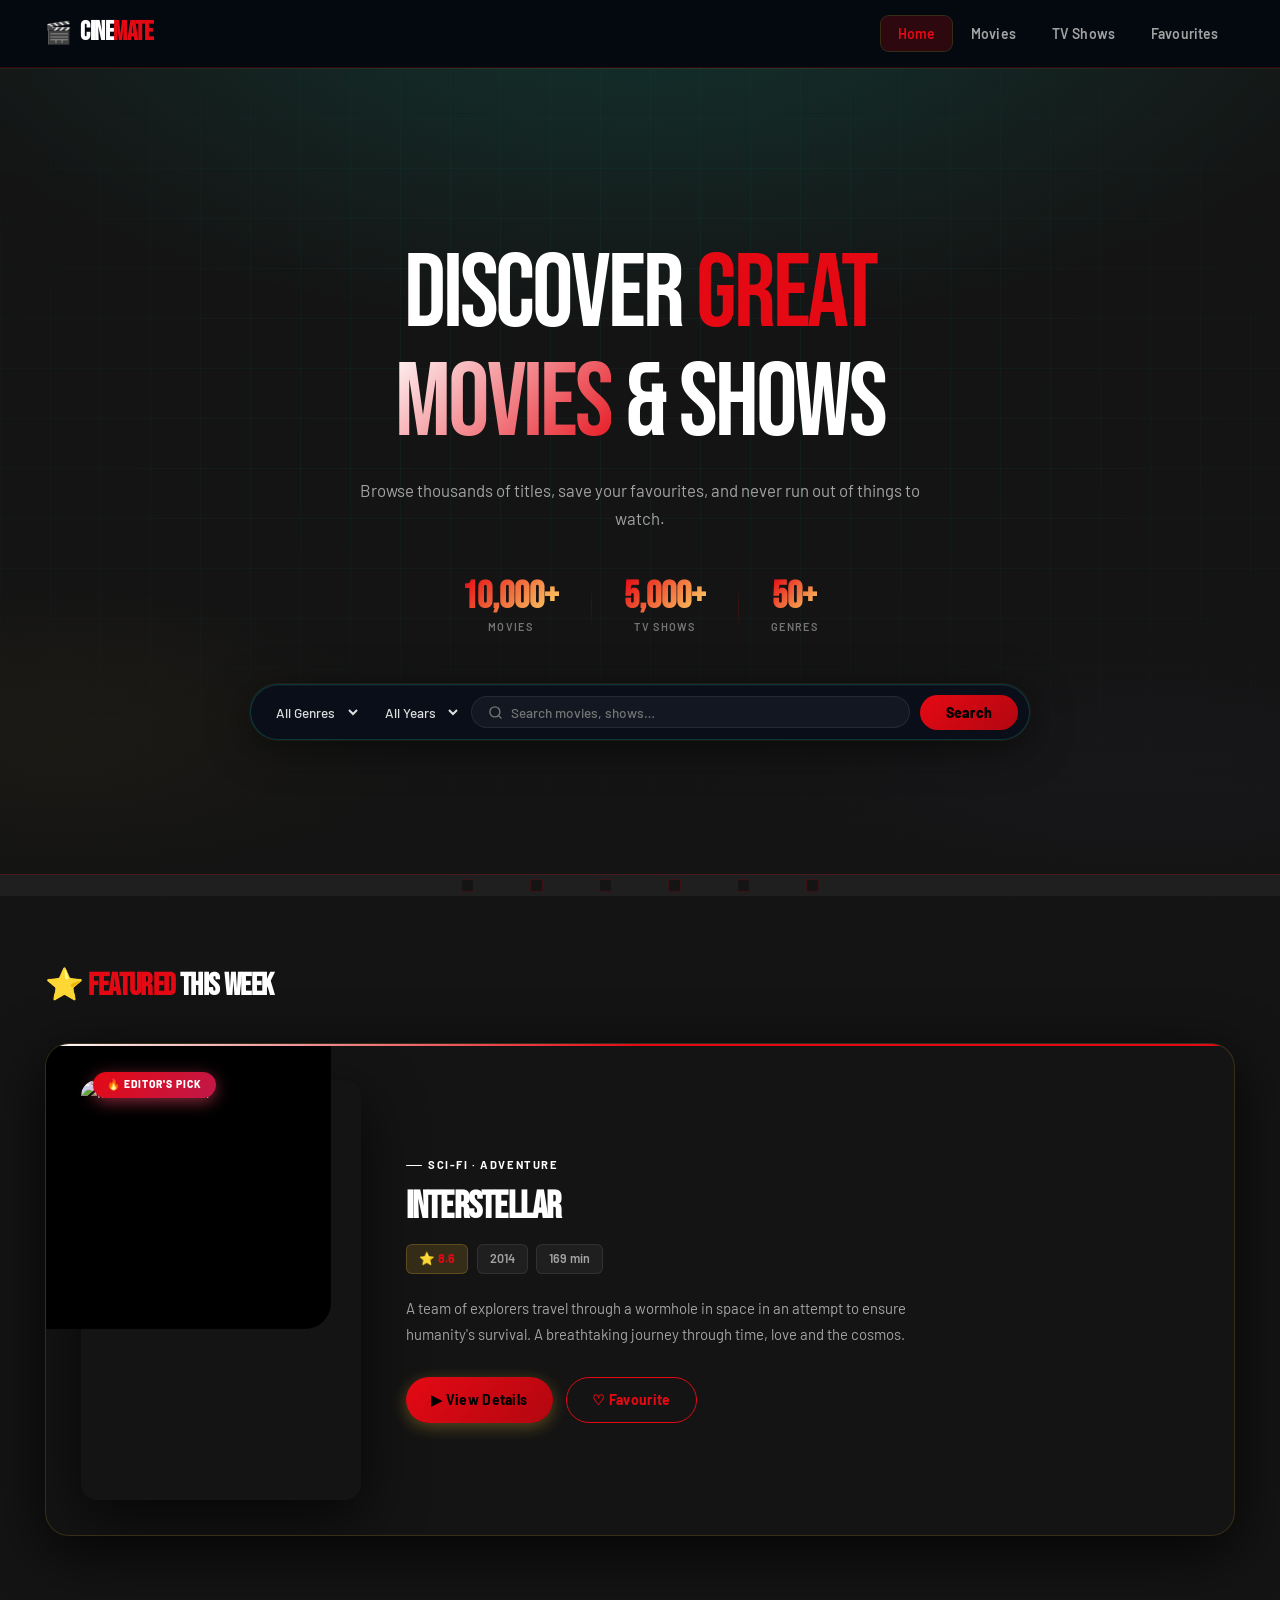
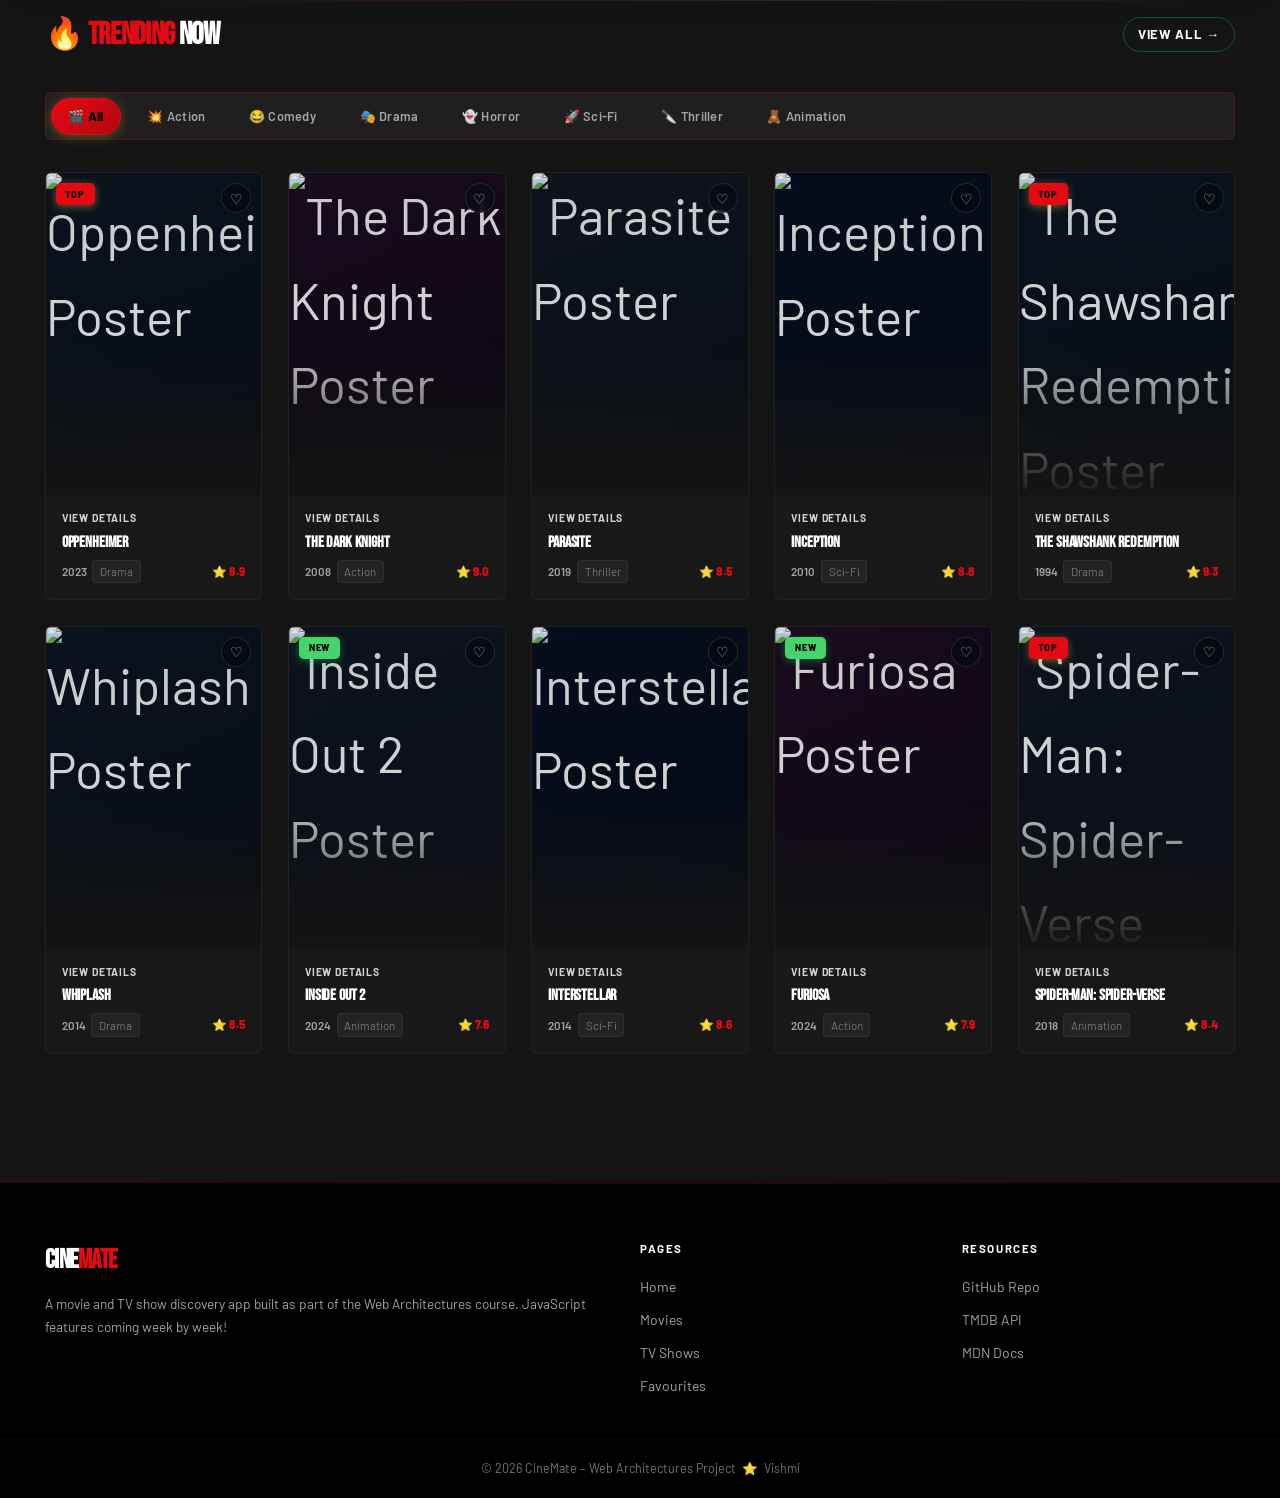
==== index.html @ 519be2e7 "Add files via upload" ====
<!DOCTYPE html>
<html lang="en">
<head>
  <meta charset="UTF-8"/>
  <meta name="viewport" content="width=device-width,initial-scale=1.0"/>
  <title>CineMate – Discover Movies & TV Shows</title>
  <link rel="stylesheet" href="style.css"/>
</head>
<body>
<input type="checkbox" id="nav-toggle" class="nav-toggle-cb"/>
<nav class="navbar">
  <a href="index.html" class="logo"><span class="logo-icon">🎬</span><span>Cine<em>Mate</em></span></a>
  <ul class="nav-links">
    <li><a href="index.html" class="active">Home</a></li>
    <li><a href="movies.html">Movies</a></li>
    <li><a href="tv-shows.html">TV Shows</a></li>
    <li><a href="favourites.html">Favourites</a></li>
  </ul>
  <label for="nav-toggle" class="hamburger">&#9776;</label>
</nav>

<section class="hero">
  <div class="hero-bg-img" style="background-image:url('https://image.tmdb.org/t/p/w780/xJHokMbljvjADYAtKxs7KE2eBhC.jpg')"></div>
  <div class="hero-bg"></div>
  <div class="hero-grid"></div>
  <div class="hero-overlay"></div>
  <div class="hero-content">
    <h1 class="hero-title">Discover <em>great</em><br><span class="hl">movies</span> &amp; shows</h1>
    <p class="hero-sub">Browse thousands of titles, save your favourites, and never run out of things to watch.</p>
    <div class="hero-stats">
      <div class="stat"><span class="stat-num">10,000+</span><span class="stat-label">Movies</span></div>
      <div class="stat-div"></div>
      <div class="stat"><span class="stat-num">5,000+</span><span class="stat-label">TV Shows</span></div>
      <div class="stat-div"></div>
      <div class="stat"><span class="stat-num">50+</span><span class="stat-label">Genres</span></div>
    </div>
    <form class="search-bar" action="#" method="get">
      <select name="genre" class="filter-select"><option>All Genres</option><option>Action</option><option>Comedy</option><option>Drama</option><option>Horror</option><option>Sci-Fi</option><option>Thriller</option><option>Animation</option></select>
      <select name="year" class="filter-select"><option>All Years</option><option>2024</option><option>2023</option><option>2022</option><option>2021</option></select>
      <div class="search-wrap"><svg width="15" height="15" viewBox="0 0 24 24" fill="none" stroke="currentColor" stroke-width="2.2" stroke-linecap="round" stroke-linejoin="round"><circle cx="11" cy="11" r="8"/><line x1="21" y1="21" x2="16.65" y2="16.65"/></svg><input type="text" name="q" placeholder="Search movies, shows…" class="search-input"/></div>
      <button type="submit" class="search-btn">Search</button>
    </form>
  </div>
  <div class="film-strip"><div class="fh"></div><div class="fh"></div><div class="fh"></div><div class="fh"></div><div class="fh"></div><div class="fh"></div></div>
</section>

<section class="section">
  <div class="sec-header"><h2 class="sec-title">⭐ <em>Featured</em> This Week</h2></div>
  <div class="featured-card" style="background-image:url('https://image.tmdb.org/t/p/w780/xJHokMbljvjADYAtKxs7KE2eBhC.jpg')">
    <div class="feat-poster">
      <img src="https://image.tmdb.org/t/p/w342/gEU2QniE6E77NI6lCU6MxlNBvIx.jpg" alt="Interstellar Poster" class="feat-poster-img"/>
      <span class="editors-badge">🔥 Editor's Pick</span>
    </div>
    <div class="feat-info">
      <span class="genre-tag">Sci-Fi · Adventure</span>
      <h2 class="feat-title">Interstellar</h2>
      <div class="feat-meta">
        <span class="badge-star">⭐ 8.6</span>
        <span class="badge-year">2014</span>
        <span class="badge-rt">169 min</span>
      </div>
      <p class="feat-desc">A team of explorers travel through a wormhole in space in an attempt to ensure humanity's survival. A breathtaking journey through time, love and the cosmos.</p>
      <div class="feat-actions">
         <a href="detail-interstellar.html" class="btn btn-primary">▶ View Details</a>
        <a href="favourites.html" class="btn btn-fav">♡ Favourite</a>
      </div>
    </div>
  </div>
</section>

<div class="sec-divider"></div>

<input type="radio" name="htab" id="h-all" class="tab-r" checked/>
<input type="radio" name="htab" id="h-act" class="tab-r"/>
<input type="radio" name="htab" id="h-com" class="tab-r"/>
<input type="radio" name="htab" id="h-dra" class="tab-r"/>
<input type="radio" name="htab" id="h-hor" class="tab-r"/>
<input type="radio" name="htab" id="h-sci" class="tab-r"/>
<input type="radio" name="htab" id="h-thr" class="tab-r"/>
<input type="radio" name="htab" id="h-ani" class="tab-r"/>

<section class="section trending-sec">
  <div class="sec-header">
    <h2 class="sec-title">🔥 <em>Trending</em> Now</h2>
    <a href="movies.html" class="view-all">View all →</a>
  </div>
  <div class="genre-tabs">
    <label for="h-all" class="g-tab">🎬 All</label>
    <label for="h-act" class="g-tab">💥 Action</label>
    <label for="h-com" class="g-tab">😂 Comedy</label>
    <label for="h-dra" class="g-tab">🎭 Drama</label>
    <label for="h-hor" class="g-tab">👻 Horror</label>
    <label for="h-sci" class="g-tab">🚀 Sci-Fi</label>
    <label for="h-thr" class="g-tab">🔪 Thriller</label>
    <label for="h-ani" class="g-tab">🧸 Animation</label>
  </div>
  <div class="tab-panel tp-all">
      <div class="cards-grid">
       
        <div class="card genre-drama">
          <div class="c-poster"><img src="https://image.tmdb.org/t/p/w342/8Gxv8gSFCU0XGDykEGv7zR1n2ua.jpg" alt="Oppenheimer Poster" loading="lazy"/><span class="cbadge cb-top">Top</span><a href="favourites.html" class="cfav">♡</a><div class="card-shine"></div></div>
          <div class="c-info"><a href="detail-oppenheimer.html" class="c-link">View Details</a><div class="c-title">Oppenheimer</div><div class="c-meta"><span class="cy">2023</span><span class="cg">Drama</span><span class="cr">⭐ 8.9</span></div></div>
        </div>
        <div class="card genre-action">
          <div class="c-poster"><img src="https://image.tmdb.org/t/p/w342/qJ2tW6WMUDux911r6m7haRef0WH.jpg" alt="The Dark Knight Poster" loading="lazy"/><a href="favourites.html" class="cfav">♡</a><div class="card-shine"></div></div>
          <div class="c-info"><a href="detail-darkknight.html" class="c-link">View Details</a><div class="c-title">The Dark Knight</div><div class="c-meta"><span class="cy">2008</span><span class="cg">Action</span><span class="cr">⭐ 9.0</span></div></div>
        </div>
       
        <div class="card genre-thriller">
          <div class="c-poster"><img src="https://image.tmdb.org/t/p/w342/7IiTTgloJzvGI1TAYymCfbfl3vT.jpg" alt="Parasite Poster" loading="lazy"/><a href="favourites.html" class="cfav">♡</a><div class="card-shine"></div></div>
          <div class="c-info"><a href="detail-parasite.html" class="c-link">View Details</a><div class="c-title">Parasite</div><div class="c-meta"><span class="cy">2019</span><span class="cg">Thriller</span><span class="cr">⭐ 8.5</span></div></div>
        </div>
        <div class="card genre-scifi">
          <div class="c-poster"><img src="https://image.tmdb.org/t/p/w342/oYuLEt3zVCKq57qu2F8dT7NIa6f.jpg" alt="Inception Poster" loading="lazy"/><a href="favourites.html" class="cfav">♡</a><div class="card-shine"></div></div>
          <div class="c-info"><a href="detail-inception.html" class="c-link">View Details</a><div class="c-title">Inception</div><div class="c-meta"><span class="cy">2010</span><span class="cg">Sci-Fi</span><span class="cr">⭐ 8.8</span></div></div>
        </div>
        <div class="card genre-drama">
          <div class="c-poster"><img src="https://image.tmdb.org/t/p/w342/lyQBXzOQSuE59IsHyhrp0qIiPAz.jpg" alt="The Shawshank Redemption Poster" loading="lazy"/><span class="cbadge cb-top">Top</span><a href="favourites.html" class="cfav">♡</a><div class="card-shine"></div></div>
          <div class="c-info"><a href="detail-shawshank.html" class="c-link">View Details</a><div class="c-title">The Shawshank Redemption</div><div class="c-meta"><span class="cy">1994</span><span class="cg">Drama</span><span class="cr">⭐ 9.3</span></div></div>
        </div>
        <div class="card genre-drama">
          <div class="c-poster"><img src="https://image.tmdb.org/t/p/w342/7fn624j5lj3xTme2SgiLCeuedmO.jpg" alt="Whiplash Poster" loading="lazy"/><a href="favourites.html" class="cfav">♡</a><div class="card-shine"></div></div>
          <div class="c-info"><a href="detail-whiplash.html" class="c-link">View Details</a><div class="c-title">Whiplash</div><div class="c-meta"><span class="cy">2014</span><span class="cg">Drama</span><span class="cr">⭐ 8.5</span></div></div>
        </div>
       <div class="card genre-animation">
          <div class="c-poster"><img src="https://image.tmdb.org/t/p/w342/vpnVM9B6NMmQpWeZvzLvDESb2QY.jpg" alt="Inside Out 2 Poster" loading="lazy"/><span class="cbadge cb-new">New</span><a href="favourites.html" class="cfav">♡</a><div class="card-shine"></div></div>
          <div class="c-info"><a href="detail-insideout2.html" class="c-link">View Details</a><div class="c-title">Inside Out 2</div><div class="c-meta"><span class="cy">2024</span><span class="cg">Animation</span><span class="cr">⭐ 7.6</span></div></div>
        </div>
         <div class="card genre-scifi">
          <div class="c-poster"><img src="https://image.tmdb.org/t/p/w342/gEU2QniE6E77NI6lCU6MxlNBvIx.jpg" alt="Interstellar Poster" loading="lazy"/><a href="favourites.html" class="cfav">♡</a><div class="card-shine"></div></div>
          <div class="c-info"><a href="detail-interstellar.html" class="c-link">View Details</a><div class="c-title">Interstellar</div><div class="c-meta"><span class="cy">2014</span><span class="cg">Sci-Fi</span><span class="cr">⭐ 8.6</span></div></div>
        </div>
        <div class="card genre-action">
          <div class="c-poster"><img src="https://image.tmdb.org/t/p/w342/iADOJ8Zymht2JPMoy3R7xceZprc.jpg" alt="Furiosa Poster" loading="lazy"/><span class="cbadge cb-new">New</span><a href="favourites.html" class="cfav">♡</a><div class="card-shine"></div></div>
          <div class="c-info"><a href="detail-furiosa.html" class="c-link">View Details</a><div class="c-title">Furiosa</div><div class="c-meta"><span class="cy">2024</span><span class="cg">Action</span><span class="cr">⭐ 7.9</span></div></div>
        </div>
       <div class="card genre-animation">
          <div class="c-poster"><img src="https://image.tmdb.org/t/p/w342/iiZZdoQBEYBv6id8su7ImL0oCbD.jpg" alt="Spider-Man: Spider-Verse Poster" loading="lazy"/><span class="cbadge cb-top">Top</span><a href="favourites.html" class="cfav">♡</a><div class="card-shine"></div></div>
          <div class="c-info"><a href="detail-spiderverse.html" class="c-link">View Details</a><div class="c-title">Spider-Man: Spider-Verse</div><div class="c-meta"><span class="cy">2018</span><span class="cg">Animation</span><span class="cr">⭐ 8.4</span></div></div>
        </div>
      </div>
  </div>
  <div class="tab-panel tp-act">
      <div class="cards-grid">
        <div class="card genre-action">
          <div class="c-poster"><img src="https://image.tmdb.org/t/p/w342/qJ2tW6WMUDux911r6m7haRef0WH.jpg" alt="The Dark Knight Poster" loading="lazy"/><span class="cbadge cb-top">Top</span><a href="favourites.html" class="cfav">♡</a><div class="card-shine"></div></div>
          <div class="c-info"><a href="detail-darkknight.html" class="c-link">View Details</a><div class="c-title">The Dark Knight</div><div class="c-meta"><span class="cy">2008</span><span class="cg">Action</span><span class="cr">⭐ 9.0</span></div></div>
        </div>
        <div class="card genre-action">
          <div class="c-poster"><img src="https://image.tmdb.org/t/p/w342/iADOJ8Zymht2JPMoy3R7xceZprc.jpg" alt="Furiosa Poster" loading="lazy"/><span class="cbadge cb-new">New</span><a href="favourites.html" class="cfav">♡</a><div class="card-shine"></div></div>
          <div class="c-info"><a href="detail-furiosa.html" class="c-link">View Details</a><div class="c-title">Furiosa</div><div class="c-meta"><span class="cy">2024</span><span class="cg">Action</span><span class="cr">⭐ 7.9</span></div></div>
        </div>
       <div class="card genre-action">
          <div class="c-poster"><img src="https://image.tmdb.org/t/p/w342/or06FN3Dka5tukK1e9sl16pB3iy.jpg" alt="Avengers: Endgame Poster" loading="lazy"/><a href="favourites.html" class="cfav">♡</a><div class="card-shine"></div></div>
          <div class="c-info"><a href="detail-endgame.html" class="c-link">View Details</a><div class="c-title">Avengers: Endgame</div><div class="c-meta"><span class="cy">2019</span><span class="cg">Action</span><span class="cr">⭐ 8.4</span></div></div>
        </div>
        <div class="card genre-action">
          <div class="c-poster"><img src="https://image.tmdb.org/t/p/w342/fZPSd91yGE9fCcCe6OoQr6E3Bev.jpg" alt="John Wick Poster" loading="lazy"/><a href="favourites.html" class="cfav">♡</a><div class="card-shine"></div></div>
          <div class="c-info"><a href="detail-johnwick.html" class="c-link">View Details</a><div class="c-title">John Wick</div><div class="c-meta"><span class="cy">2014</span><span class="cg">Action</span><span class="cr">⭐ 7.4</span></div></div>
        </div>
        <div class="card genre-action">
          <div class="c-poster"><img src="https://image.tmdb.org/t/p/w342/AkJQpZp9WoNdj7pLYSj1L0RcMMN.jpg" alt="Mission: Impossible FR Poster" loading="lazy"/><a href="favourites.html" class="cfav">♡</a><div class="card-shine"></div></div>
          <div class="c-info"><a href="detail-missionimpossible.html" class="c-link">View Details</a><div class="c-title">Mission: Impossible FR</div><div class="c-meta"><span class="cy">2018</span><span class="cg">Action</span><span class="cr">⭐ 7.7</span></div></div>
        </div>
        <div class="card genre-action">
          <div class="c-poster"><img src="https://image.tmdb.org/t/p/w342/uxzzxijgPIY7slzFvMotPv8wjKA.jpg" alt="Black Panther Poster" loading="lazy"/><a href="favourites.html" class="cfav">♡</a><div class="card-shine"></div></div>
          <div class="c-info"><a href="detail-blackpanther.html" class="c-link">View Details</a><div class="c-title">Black Panther</div><div class="c-meta"><span class="cy">2018</span><span class="cg">Action</span><span class="cr">⭐ 7.3</span></div></div>
        </div>
      </div>
  </div>
  <div class="tab-panel tp-com">
      <div class="cards-grid">
        <div class="card genre-comedy">
          <div class="c-poster"><img src="https://th.bing.com/th/id/R.a6c017f47128a2fd95d82bb2b67db7d8?rik=1iPWn3sumwh2pA&pid=ImgRaw&r=0" alt="The Grand Budapest Hotel Poster" loading="lazy"/><span class="cbadge cb-top">Top</span><a href="favourites.html" class="cfav">♡</a><div class="card-shine"></div></div>
          <div class="c-info"><a href="detail-grandbudapest.html" class="c-link">View Details</a><div class="c-title">The Grand Budapest Hotel</div><div class="c-meta"><span class="cy">2014</span><span class="cg">Comedy</span><span class="cr">⭐ 8.1</span></div></div>
        </div>
        <div class="card genre-comedy">
          <div class="c-poster"><img src="https://images2.alphacoders.com/817/817327.jpg" alt="Superbad Poster" loading="lazy"/><span class="cbadge cb-trend">Trending</span><a href="favourites.html" class="cfav">♡</a><div class="card-shine"></div></div>
          <div class="c-info"><a href="detail-superbad.html" class="c-link">View Details</a><div class="c-title">Superbad</div><div class="c-meta"><span class="cy">2007</span><span class="cg">Comedy</span><span class="cr">⭐ 7.6</span></div></div>
        </div>
        <div class="card genre-comedy">
          <div class="c-poster"><img src="https://www.themoviedb.org/t/p/original/mC30UM8TvDsLu5jccdMwns70CIz.jpg" alt="The Nice Guys Poster" loading="lazy"/><span class="cbadge cb-new">New</span><a href="favourites.html" class="cfav">♡</a><div class="card-shine"></div></div>
          <div class="c-info"><a href="detail-niguys.html" class="c-link">View Details</a><div class="c-title">The Nice Guys</div><div class="c-meta"><span class="cy">2016</span><span class="cg">Comedy</span><span class="cr">⭐ 7.9</span></div></div>
        </div>
        <div class="card genre-comedy">
          <div class="c-poster"><img src="https://image.tmdb.org/t/p/original/tZ7dhEKPy17iW6lf26gA2uw7h6e.jpg" alt="Game Night Poster" loading="lazy"/><a href="favourites.html" class="cfav">♡</a><div class="card-shine"></div></div>
          <div class="c-info"><a href="detail-gamenight.html" class="c-link">View Details</a><div class="c-title">Game Night</div><div class="c-meta"><span class="cy">2018</span><span class="cg">Comedy</span><span class="cr">⭐ 7.0</span></div></div>
        </div>
        <div class="card genre-comedy">
          <div class="c-poster"><img src="https://image.tmdb.org/t/p/original/5zMiji6nLQPW0N6rocXYVbQuJXo.jpg" alt="Knives Out Poster" loading="lazy"/><a href="favourites.html" class="cfav">♡</a><div class="card-shine"></div></div>
          <div class="c-info"><a href="detail-knivesout.html" class="c-link">View Details</a><div class="c-title">Knives Out</div><div class="c-meta"><span class="cy">2019</span><span class="cg">Comedy</span><span class="cr">⭐ 7.9</span></div></div>
        </div>
        <div class="card genre-comedy">
          <div class="c-poster"><img src="https://th.bing.com/th/id/R.fda83fbc2823a777c56cd0f473f8b3b3?rik=fYV%2b06ZsQA0LPQ&riu=http%3a%2f%2f1.bp.blogspot.com%2f-3TT9m7JLW2M%2fVWbE1lYxHwI%2fAAAAAAAAXrs%2fH-P-OAeiqrg%2fs1600%2fWhat-We-Do-in-the-Shadows-Movie-Poster-Jemaine-Clement.jpg&ehk=YV4ElEwDTL1rCrb4MIqYq0BvzEVtWtoYogAsaddU%2feI%3d&risl=&pid=ImgRaw&r=0" alt="What We Do in the Shadows Poster" loading="lazy"/><span class="cbadge cb-top">Top</span><a href="favourites.html" class="cfav">♡</a><div class="card-shine"></div></div>
          <div class="c-info"><a href="detail-wwdits.html" class="c-link">View Details</a><div class="c-title">What We Do in the Shadows</div><div class="c-meta"><span class="cy">2014</span><span class="cg">Comedy</span><span class="cr">⭐ 7.7</span></div></div>
        </div>
        
      </div>
  </div>
  <div class="tab-panel tp-dra">
      <div class="cards-grid">
        <div class="card genre-drama">
          <div class="c-poster"><img src="https://image.tmdb.org/t/p/w342/lyQBXzOQSuE59IsHyhrp0qIiPAz.jpg" alt="The Shawshank Redemption Poster" loading="lazy"/><span class="cbadge cb-top">Top</span><a href="favourites.html" class="cfav">♡</a><div class="card-shine"></div></div>
          <div class="c-info"><a href="detail-shawshank.html" class="c-link">View Details</a><div class="c-title">The Shawshank Redemption</div><div class="c-meta"><span class="cy">1994</span><span class="cg">Drama</span><span class="cr">⭐ 9.3</span></div></div>
        </div>
        <div class="card genre-drama">
          <div class="c-poster"><img src="https://image.tmdb.org/t/p/w342/8Gxv8gSFCU0XGDykEGv7zR1n2ua.jpg" alt="Oppenheimer Poster" loading="lazy"/><a href="favourites.html" class="cfav">♡</a><div class="card-shine"></div></div>
          <div class="c-info"><a href="detail-oppenheimer.html" class="c-link">View Details</a><div class="c-title">Oppenheimer</div><div class="c-meta"><span class="cy">2023</span><span class="cg">Drama</span><span class="cr">⭐ 8.9</span></div></div>
        </div>
        <div class="card genre-drama">
          <div class="c-poster"><img src="https://image.tmdb.org/t/p/w342/7fn624j5lj3xTme2SgiLCeuedmO.jpg" alt="Whiplash Poster" loading="lazy"/><a href="favourites.html" class="cfav">♡</a><div class="card-shine"></div></div>
          <div class="c-info"><a href="detail-whiplash.html" class="c-link">View Details</a><div class="c-title">Whiplash</div><div class="c-meta"><span class="cy">2014</span><span class="cg">Drama</span><span class="cr">⭐ 8.5</span></div></div>
        </div>
        <div class="card genre-drama">
          <div class="c-poster"><img src="https://image.tmdb.org/t/p/w342/uDO8zWDhfWwoFdKS4fzkUJt0Rf0.jpg" alt="La La Land Poster" loading="lazy"/><a href="favourites.html" class="cfav">♡</a><div class="card-shine"></div></div>
          <div class="c-info"><a href="detail-lalaland.html" class="c-link">View Details</a><div class="c-title">La La Land</div><div class="c-meta"><span class="cy">2016</span><span class="cg">Drama</span><span class="cr">⭐ 8.0</span></div></div>
        </div>
        <div class="card genre-drama">
          <div class="c-poster"><img src="https://image.tmdb.org/t/p/w342/sF1U4EUQS8YHUYjNl3pMGNIQyr0.jpg" alt="Schindler's List Poster" loading="lazy"/><span class="cbadge cb-top">Top</span><a href="favourites.html" class="cfav">♡</a><div class="card-shine"></div></div>
          <div class="c-info"><a href="detail-schindler.html" class="c-link">View Details</a><div class="c-title">Schindler's List</div><div class="c-meta"><span class="cy">1993</span><span class="cg">Drama</span><span class="cr">⭐ 9.0</span></div></div>
        </div>
        <div class="card genre-drama">
          <div class="c-poster"><img src="https://image.tmdb.org/t/p/original/9xVyZc92gUQLo3Fax1fMKG20XzC.jpg" alt="12 Years a Slave Poster" loading="lazy"/><a href="favourites.html" class="cfav">♡</a><div class="card-shine"></div></div>
          <div class="c-info"><a href="detail-12years.html" class="c-link">View Details</a><div class="c-title">12 Years a Slave</div><div class="c-meta"><span class="cy">2013</span><span class="cg">Drama</span><span class="cr">⭐ 8.1</span></div></div>
        </div>
      </div>
  </div>
  <div class="tab-panel tp-hor">
      <div class="cards-grid">
        <div class="card genre-horror">
          <div class="c-poster"><img src="https://tse4.mm.bing.net/th/id/OIP.c7D0XtSU6Q_HoMy4tFTI-AHaLH?rs=1&pid=ImgDetMain&o=7&rm=3" alt="Get Out Poster" loading="lazy"/><a href="favourites.html" class="cfav">♡</a><div class="card-shine"></div></div>
          <div class="c-info"><a href="detail-getout.html" class="c-link">View Details</a><div class="c-title">Get Out</div><div class="c-meta"><span class="cy">2017</span><span class="cg">Horror</span><span class="cr">⭐ 7.7</span></div></div>
        </div>
        <div class="card genre-horror">
          <div class="c-poster"><img src="https://image.tmdb.org/t/p/original/3TwpoxoUQTJfv3xMDZdqhOBj8ke.jpg" alt="Hereditary Poster" loading="lazy"/><a href="favourites.html" class="cfav">♡</a><div class="card-shine"></div></div>
          <div class="c-info"><a href="detail-hereditary.html" class="c-link">View Details</a><div class="c-title">Hereditary</div><div class="c-meta"><span class="cy">2018</span><span class="cg">Horror</span><span class="cr">⭐ 7.3</span></div></div>
        </div>
        <div class="card genre-horror">
          <div class="c-poster"><img src="https://image.tmdb.org/t/p/w342/nAU74GmpUk7t5iklEp3bufwDq4n.jpg" alt="A Quiet Place Poster" loading="lazy"/><a href="favourites.html" class="cfav">♡</a><div class="card-shine"></div></div>
          <div class="c-info"><a href="detail-quietplace.html" class="c-link">View Details</a><div class="c-title">A Quiet Place</div><div class="c-meta"><span class="cy">2018</span><span class="cg">Horror</span><span class="cr">⭐ 7.5</span></div></div>
        </div>
        <div class="card genre-horror">
          <div class="c-poster"><img src="https://m.media-amazon.com/images/S/pv-target-images/9fb98973d24ade02a7cffb23d002087f6abe3a8e8caa514995cdfcb95fb7f40d.jpg" alt="Talk to Me Poster" loading="lazy"/><span class="cbadge cb-new">New</span><a href="favourites.html" class="cfav">♡</a><div class="card-shine"></div></div>
          <div class="c-info"><a href="detail-talktome.html" class="c-link">View Details</a><div class="c-title">Talk to Me</div><div class="c-meta"><span class="cy">2023</span><span class="cg">Horror</span><span class="cr">⭐ 7.1</span></div></div>
        </div>
        <div class="card genre-horror">
          <div class="c-poster"><img src="https://image.tmdb.org/t/p/w342/b6ko0IKC8MdYBBPkkA1aBPLe2yz.jpg" alt="The Shining Poster" loading="lazy"/><span class="cbadge cb-top">Top</span><a href="favourites.html" class="cfav">♡</a><div class="card-shine"></div></div>
          <div class="c-info"><a href="detail-shining.html" class="c-link">View Details</a><div class="c-title">The Shining</div><div class="c-meta"><span class="cy">1980</span><span class="cg">Horror</span><span class="cr">⭐ 8.4</span></div></div>
        </div>
        <div class="card genre-horror">
          <div class="c-poster"><img src="https://image.tmdb.org/t/p/w342/7LEI8ulZzO5gy9Ww2NVCrKmHeDZ.jpg" alt="Midsommar Poster" loading="lazy"/><a href="favourites.html" class="cfav">♡</a><div class="card-shine"></div></div>
          <div class="c-info"><a href="detail-midsommar.html" class="c-link">View Details</a><div class="c-title">Midsommar</div><div class="c-meta"><span class="cy">2019</span><span class="cg">Horror</span><span class="cr">⭐ 7.1</span></div></div>
        </div>
      </div>
  </div>
  <div class="tab-panel tp-sci">
      <div class="cards-grid">
        <div class="card genre-scifi">
          <div class="c-poster"><img src="https://static1.colliderimages.com/wordpress/wp-content/uploads/2024/02/dune_-part-two-poster-2024.jpg" alt="Dune: Part Two Poster" loading="lazy"/><span class="cbadge cb-trend">Trending</span><a href="favourites.html" class="cfav">♡</a><div class="card-shine"></div></div>
          <div class="c-info"><a href="detail-dune2.html" class="c-link">View Details</a><div class="c-title">Dune: Part Two</div><div class="c-meta"><span class="cy">2024</span><span class="cg">Sci-Fi</span><span class="cr">⭐ 8.5</span></div></div>
        </div>
        <div class="card genre-scifi">
          <div class="c-poster"><img src="https://image.tmdb.org/t/p/w342/oYuLEt3zVCKq57qu2F8dT7NIa6f.jpg" alt="Inception Poster" loading="lazy"/><a href="favourites.html" class="cfav">♡</a><div class="card-shine"></div></div>
          <div class="c-info"><a href="detail-inception.html" class="c-link">View Details</a><div class="c-title">Inception</div><div class="c-meta"><span class="cy">2010</span><span class="cg">Sci-Fi</span><span class="cr">⭐ 8.8</span></div></div>
        </div>
        <div class="card genre-scifi">
          <div class="c-poster"><img src="https://image.tmdb.org/t/p/w342/gEU2QniE6E77NI6lCU6MxlNBvIx.jpg" alt="Interstellar Poster" loading="lazy"/><a href="favourites.html" class="cfav">♡</a><div class="card-shine"></div></div>
          <div class="c-info"><a href="detail-interstellar.html" class="c-link">View Details</a><div class="c-title">Interstellar</div><div class="c-meta"><span class="cy">2014</span><span class="cg">Sci-Fi</span><span class="cr">⭐ 8.6</span></div></div>
        </div>
        <div class="card genre-scifi">
          <div class="c-poster"><img src="https://image.tmdb.org/t/p/w342/x2FJsf1ElAgr63Y3PNPtJrcmpoe.jpg" alt="Arrival Poster" loading="lazy"/><a href="favourites.html" class="cfav">♡</a><div class="card-shine"></div></div>
          <div class="c-info"><a href="detail-arrival.html" class="c-link">View Details</a><div class="c-title">Arrival</div><div class="c-meta"><span class="cy">2016</span><span class="cg">Sci-Fi</span><span class="cr">⭐ 7.9</span></div></div>
        </div>
        <div class="card genre-scifi">
          <div class="c-poster"><img src="https://th.bing.com/th/id/R.d1d1447a4dfb31d49a02d2f1ed0d4e6f?rik=1AIlKzxU5gyrVw&riu=http%3a%2f%2fmedia.senscritique.com%2fmedia%2f000009739381%2fsource_big%2fEx_Machina.jpg&ehk=lyruDKiOzMw8wNvahDK%2bn9LP6HcMWvY5bc%2boYvp2GO4%3d&risl=&pid=ImgRaw&r=0" alt="Ex Machina Poster" loading="lazy"/><a href="favourites.html" class="cfav">♡</a><div class="card-shine"></div></div>
          <div class="c-info"><a href="detail-exmachina.html" class="c-link">View Details</a><div class="c-title">Ex Machina</div><div class="c-meta"><span class="cy">2014</span><span class="cg">Sci-Fi</span><span class="cr">⭐ 7.7</span></div></div>
        </div>
        <div class="card genre-scifi">
          <div class="c-poster"><img src="https://image.tmdb.org/t/p/w342/gajva2L0rPYkEWjzgFlBXCAVBE5.jpg" alt="Blade Runner 2049 Poster" loading="lazy"/><a href="favourites.html" class="cfav">♡</a><div class="card-shine"></div></div>
          <div class="c-info"><a href="detail-bladerunner.html" class="c-link">View Details</a><div class="c-title">Blade Runner 2049</div><div class="c-meta"><span class="cy">2017</span><span class="cg">Sci-Fi</span><span class="cr">⭐ 8.0</span></div></div>
        </div>
      </div>
  </div>
  <div class="tab-panel tp-thr">
      <div class="cards-grid">
        <div class="card genre-thriller">
          <div class="c-poster"><img src="https://image.tmdb.org/t/p/w342/7IiTTgloJzvGI1TAYymCfbfl3vT.jpg" alt="Parasite Poster" loading="lazy"/><a href="favourites.html" class="cfav">♡</a><div class="card-shine"></div></div>
          <div class="c-info"><a href="detail-parasite.html" class="c-link">View Details</a><div class="c-title">Parasite</div><div class="c-meta"><span class="cy">2019</span><span class="cg">Thriller</span><span class="cr">⭐ 8.5</span></div></div>
        </div>
        <div class="card genre-thriller">
          <div class="c-poster"><img src="https://posterspy.com/wp-content/uploads/2021/05/4390e1ff-a5c1-4944-b779-ead8b30035c2_rw_1920.png" alt="Gone Girl Poster" loading="lazy"/><a href="favourites.html" class="cfav">♡</a><div class="card-shine"></div></div>
          <div class="c-info"><a href="detail-gonegirl.html" class="c-link">View Details</a><div class="c-title">Gone Girl</div><div class="c-meta"><span class="cy">2014</span><span class="cg">Thriller</span><span class="cr">⭐ 8.1</span></div></div>
        </div>
        <div class="card genre-thriller">
          <div class="c-poster"><img src="https://i.pinimg.com/originals/78/81/63/788163df02df56f92dbd47b587361563.jpg" alt="Zodiac Poster" loading="lazy"/><a href="favourites.html" class="cfav">♡</a><div class="card-shine"></div></div>
          <div class="c-info"><a href="detail-zodiac.html" class="c-link">View Details</a><div class="c-title">Zodiac</div><div class="c-meta"><span class="cy">2007</span><span class="cg">Thriller</span><span class="cr">⭐ 7.7</span></div></div>
        </div>
        <div class="card genre-thriller">
          <div class="c-poster"><img src="https://images-na.ssl-images-amazon.com/images/S/pv-target-images/8bac45d19425a1502a92c1d977321e240d005039ba4378eb365eb246cebf6039._RI_V_TTW_.jpg" alt="No Country for Old Men Poster" loading="lazy"/><span class="cbadge cb-top">Top</span><a href="favourites.html" class="cfav">♡</a><div class="card-shine"></div></div>
          <div class="c-info"><a href="detail-nocountry.html" class="c-link">View Details</a><div class="c-title">No Country for Old Men</div><div class="c-meta"><span class="cy">2007</span><span class="cg">Thriller</span><span class="cr">⭐ 8.2</span></div></div>
        </div>
        <div class="card genre-thriller">
          <div class="c-poster"><img src="https://www.themoviedb.org/t/p/original/tuZhZ6biFMr5n9YSVuHOJnNL1uU.jpg" alt="Prisoners Poster" loading="lazy"/><a href="favourites.html" class="cfav">♡</a><div class="card-shine"></div></div>
          <div class="c-info"><a href="detail-prisoners.html" class="c-link">View Details</a><div class="c-title">Prisoners</div><div class="c-meta"><span class="cy">2013</span><span class="cg">Thriller</span><span class="cr">⭐ 8.1</span></div></div>
        </div>
      </div>
  </div>
  <div class="tab-panel tp-ani">
      <div class="cards-grid">
        <div class="card genre-animation">
          <div class="c-poster"><img src="https://image.tmdb.org/t/p/w342/vpnVM9B6NMmQpWeZvzLvDESb2QY.jpg" alt="Inside Out 2 Poster" loading="lazy"/><span class="cbadge cb-new">New</span><a href="favourites.html" class="cfav">♡</a><div class="card-shine"></div></div>
          <div class="c-info"><a href="detail-insideout2.html" class="c-link">View Details</a><div class="c-title">Inside Out 2</div><div class="c-meta"><span class="cy">2024</span><span class="cg">Animation</span><span class="cr">⭐ 7.6</span></div></div>
        </div>
        <div class="card genre-animation">
          <div class="c-poster"><img src="https://image.tmdb.org/t/p/w342/iiZZdoQBEYBv6id8su7ImL0oCbD.jpg" alt="Spider-Man: Spider-Verse Poster" loading="lazy"/><span class="cbadge cb-top">Top</span><a href="favourites.html" class="cfav">♡</a><div class="card-shine"></div></div>
          <div class="c-info"><a href="detail-spiderverse.html" class="c-link">View Details</a><div class="c-title">Spider-Man: Spider-Verse</div><div class="c-meta"><span class="cy">2018</span><span class="cg">Animation</span><span class="cr">⭐ 8.4</span></div></div>
        </div>
        <div class="card genre-animation">
          <div class="c-poster"><img src="https://image.tmdb.org/t/p/w342/39wmItIWsg5sZMyRUHLkWBcuVCM.jpg" alt="Spirited Away Poster" loading="lazy"/><span class="cbadge cb-top">Top</span><a href="favourites.html" class="cfav">♡</a><div class="card-shine"></div></div>
          <div class="c-info"><a href="detail-spirited.html" class="c-link">View Details</a><div class="c-title">Spirited Away</div><div class="c-meta"><span class="cy">2001</span><span class="cg">Animation</span><span class="cr">⭐ 8.6</span></div></div>
        </div>
        <div class="card genre-animation">
          <div class="c-poster"><img src="https://image.tmdb.org/t/p/w342/sKCr78MXSLixwmZ8DyJLrpMsd15.jpg" alt="The Lion King Poster" loading="lazy"/><a href="favourites.html" class="cfav">♡</a><div class="card-shine"></div></div>
          <div class="c-info"><a href="detail-lionking.html" class="c-link">View Details</a><div class="c-title">The Lion King</div><div class="c-meta"><span class="cy">1994</span><span class="cg">Animation</span><span class="cr">⭐ 8.5</span></div></div>
        </div>
        <div class="card genre-animation">
          <div class="c-poster"><img src="https://image.tmdb.org/t/p/w342/hbhFnRzzg6ZDmm8YAmxBnQpQIPh.jpg" alt="WALL-E Poster" loading="lazy"/><a href="favourites.html" class="cfav">♡</a><div class="card-shine"></div></div>
          <div class="c-info"><a href="detail-walle.html" class="c-link">View Details</a><div class="c-title">WALL-E</div><div class="c-meta"><span class="cy">2008</span><span class="cg">Animation</span><span class="cr">⭐ 8.4</span></div></div>
        </div>
        <div class="card genre-animation">
          <div class="c-poster"><img src="https://image.tmdb.org/t/p/w342/eHuGQ10FUzK1mdOY69wF5pGgEf5.jpg" alt="Finding Nemo Poster" loading="lazy"/><a href="favourites.html" class="cfav">♡</a><div class="card-shine"></div></div>
          <div class="c-info"><a href="detail-findingnemo.html" class="c-link">View Details</a><div class="c-title">Finding Nemo</div><div class="c-meta"><span class="cy">2003</span><span class="cg">Animation</span><span class="cr">⭐ 8.2</span></div></div>
        </div>
      </div>
  </div>
</section>

<footer class="footer">
  <div class="footer-inner">
    <div class="footer-brand">
      <span class="footer-logo">Cine<em>Mate</em></span>
      <p class="footer-tag">A movie and TV show discovery app built as part of the Web Architectures course. JavaScript features coming week by week!</p>
    </div>
    <div class="footer-col"><h4>Pages</h4><ul>
      <li><a href="index.html">Home</a></li>
      <li><a href="movies.html">Movies</a></li>
      <li><a href="tv-shows.html">TV Shows</a></li>
      <li><a href="favourites.html">Favourites</a></li>
    </ul></div>
    <div class="footer-col"><h4>Resources</h4><ul>
      <li><a href="https://github.com" target="_blank">GitHub Repo</a></li>
      <li><a href="https://www.themoviedb.org/" target="_blank">TMDB API</a></li>
      <li><a href="https://developer.mozilla.org" target="_blank">MDN Docs</a></li>
    </ul></div>
  </div>
  <div class="footer-bottom">© 2026 CineMate – Web Architectures Project &nbsp;⭐&nbsp; Vishmi</div>
</footer>
</body>
</html>
---- style.css ----
@import url('https://fonts.googleapis.com/css2?family=Bebas+Neue&family=Barlow:ital,wght@0,300;0,400;0,500;0,600;0,700;0,800;1,400;1,700&display=swap');
:root {
  
  --bg:        #141414;   
  --bg2:       #000000;   
  --bg3:       #1f1f1f;   
  --bg4:       #2a2a2a;   
  --amber:     #e50914;   
  --amber-d:   #b20710;   
  --amber-glow:rgba(229,9,20,.18);
  --teal:      #ffffff;   
  --teal-d:    #e5e5e5f7;  
  --teal-glow: rgba(255,255,255,.08);
  --purple:    #e50914;  
  --purple-d:  #b20710;
  --purple-glow:rgba(229,9,20,.15);
  --red:       #e50914;   
  --green:     #46d369;   
  --cream:     #ffffff;  
  --text:      #e5e5e5f7;   
  --text-d:    #a3a3a3;   
  --muted:     #757575;  
  --border:    rgba(229,9,20,.2);
  --border2:   rgba(255,255,255,.1);
  --card:      #181818;   
  --card2:     #2f2f2f;  
  --r:         6px;       
  --r-s:       4px;
  --ease:      .28s cubic-bezier(.4,0,.2,1);
  --sh:        0 16px 60px rgba(0,0,0,.8);
  --sh2:       0 4px 24px rgba(0,0,0,.6);
}

*,*::before,*::after{box-sizing:border-box;margin:0;padding:0}
html{scroll-behavior:smooth}
body{background:var(--bg);color:var(--text);font-family:'Barlow',sans-serif;font-size:15px;line-height:1.65;min-height:100vh;overflow-x:hidden}
a{color:inherit;text-decoration:none}
img{display:block;max-width:100%}
::-webkit-scrollbar{width:5px}
::-webkit-scrollbar-track{background:var(--bg2)}
::-webkit-scrollbar-thumb{background:var(--amber);border-radius:3px}

body::before{
  content:'';position:fixed;inset:0;pointer-events:none;z-index:0;
  background-image:url("data:image/svg+xml,%3Csvg viewBox='0 0 256 256' xmlns='http://www.w3.org/2000/svg'%3E%3Cfilter id='noise'%3E%3CfeTurbulence type='fractalNoise' baseFrequency='0.9' numOctaves='4' stitchTiles='stitch'/%3E%3C/filter%3E%3Crect width='100%25' height='100%25' filter='url(%23noise)' opacity='0.03'/%3E%3C/svg%3E");
  opacity:.4;
}

.nav-toggle-cb{display:none}
.navbar{
  position:sticky;top:0;z-index:200;
  display:flex;align-items:center;height:68px;
  padding:0 2.8rem;gap:1.5rem;
  background:rgba(5,9,16,.96);
  backdrop-filter:blur(24px);
  border-bottom:1px solid var(--border);
  box-shadow:0 1px 0 rgba(255,196,55,.06);
}
.logo{
  display:flex;align-items:center;gap:.55rem;flex-shrink:0;
  font-family:'Bebas Neue',sans-serif;font-size:1.6rem;font-weight:800;
  color:var(--cream);letter-spacing:-.02em;
}
.logo em{color:var(--amber);font-style:normal;color:var(--amber)}
.logo-icon{font-size:1.35rem}
.nav-links{display:flex;list-style:none;gap:.15rem;margin-left:auto}
.nav-links a{
  display:block;padding:.4rem 1.05rem;border-radius:8px;
  font-size:.875rem;font-weight:600;color:var(--text-d);
  transition:var(--ease);letter-spacing:.01em;
}
.nav-links a:hover{color:var(--amber);background:var(--amber-glow)}
.nav-links a.active{
  color:var(--amber);background:var(--amber-glow);
  box-shadow:0 0 0 1px rgba(255,196,55,.2);
}
.hamburger{
  display:none;font-size:1.25rem;color:var(--text);
  padding:.3rem .5rem;margin-left:auto;
  border:1px solid var(--border);border-radius:8px;
  cursor:pointer;transition:var(--ease);
}
.hamburger:hover{border-color:var(--amber);color:var(--amber)}
@media(max-width:640px){
  .hamburger{display:flex}
  .nav-links{
    display:none;position:fixed;top:68px;left:0;right:0;
    flex-direction:column;background:rgba(5,9,16,.98);
    backdrop-filter:blur(20px);
    border-bottom:1px solid var(--border);
    padding:1.2rem 1.8rem;gap:.3rem;z-index:199;
  }
  .nav-toggle-cb:checked ~ .navbar .nav-links{display:flex}
  .nav-toggle-cb:checked ~ .navbar .hamburger{color:var(--amber);border-color:var(--amber)}
  .navbar{padding:0 1.4rem}
}

.hero{
  position:relative;min-height:92vh;
  display:flex;flex-direction:column;align-items:center;justify-content:center;
  text-align:center;padding:6rem 1.5rem 5rem;overflow:hidden;
}
.hero-bg{
  position:absolute;inset:0;
  background:
    radial-gradient(ellipse 100% 70% at 50% -10%,rgba(13,245,212,.14) 0%,transparent 60%),
    radial-gradient(ellipse 70% 55% at 90% 100%,rgba(176,110,243,.12) 0%,transparent 55%),
    radial-gradient(ellipse 55% 45% at 5% 85%,rgba(255,196,55,.09) 0%,transparent 50%),
    var(--bg);
  pointer-events:none;
}
.hero-grid{
  position:absolute;inset:0;pointer-events:none;
  background-image:
    linear-gradient(rgba(13,245,212,.04) 1px,transparent 1px),
    linear-gradient(90deg,rgba(13,245,212,.04) 1px,transparent 1px);
  background-size:50px 50px;
  mask-image:radial-gradient(ellipse 80% 80% at 50% 50%,black 30%,transparent 100%);
}
.hero-overlay{
  position:absolute;inset:0;pointer-events:none;
  background:linear-gradient(180deg,transparent 50%,var(--bg) 100%);
}
.hero-content{position:relative;z-index:2;max-width:860px;width:100%}

.hero-badge{
  display:inline-flex;align-items:center;gap:.5rem;
  padding:.35rem 1.1rem;border-radius:100px;
  font-size:.72rem;font-weight:700;letter-spacing:.16em;text-transform:uppercase;
  color:var(--teal);background:var(--teal-glow);
  border:1px solid rgba(13,245,212,.25);
  margin-bottom:1.8rem;animation:fadeUp .7s ease both;
}
.hero-badge::before{content:'';width:6px;height:6px;border-radius:50%;background:var(--teal);animation:pulse 2s infinite}

.hero-title{
  font-family:'Bebas Neue',sans-serif;
  font-size:clamp(3.5rem,9vw,6.5rem);font-weight:400;
  line-height:1.05;color:var(--cream);margin-bottom:1.2rem;
  animation:fadeUp .85s .1s ease both;
  letter-spacing:-.03em;
}
.hero-title em{color:var(--amber);font-style:normal;color:var(--amber)}
.hero-title .hl{
  background:linear-gradient(135deg,var(--teal),var(--purple));
  -webkit-background-clip:text;-webkit-text-fill-color:transparent;
  background-clip:text;font-style:normal;
}

.hero-sub{
  font-size:1.05rem;color:var(--text-d);font-weight:400;
  margin-bottom:2.8rem;animation:fadeUp .9s .2s ease both;
  max-width:560px;margin-left:auto;margin-right:auto;
}

.hero-stats{
  display:flex;align-items:center;justify-content:center;
  gap:2rem;margin-bottom:3rem;
  animation:fadeUp 1s .3s ease both;
}
.stat{display:flex;flex-direction:column;align-items:center;gap:.15rem}
.stat-num{
  font-family:'Bebas Neue',sans-serif;
  font-size:2.4rem;font-weight:800;line-height:1;
  background:linear-gradient(135deg,var(--amber),#ffdd6b);
  -webkit-background-clip:text;-webkit-text-fill-color:transparent;background-clip:text;
}
.stat-label{font-size:.68rem;letter-spacing:.12em;text-transform:uppercase;color:var(--muted);font-weight:600}
.stat-div{width:1px;height:44px;background:linear-gradient(180deg,transparent,var(--border),transparent)}

.film-strip{
  position:absolute;bottom:0;left:0;right:0;height:22px;
  background:var(--bg3);border-top:1px solid var(--border);
  display:flex;align-items:center;gap:3.5rem;justify-content:center;z-index:3;
}
.fh{width:13px;height:13px;border-radius:3px;background:var(--bg);border:1.5px solid var(--border)}

.search-bar{
  display:flex;flex-wrap:wrap;gap:.6rem;align-items:center;justify-content:center;
  background:rgba(9,15,26,.92);
  border:1px solid rgba(13,245,212,.18);
  border-radius:60px;padding:.6rem .7rem;
  max-width:780px;margin:0 auto;
  animation:fadeUp 1s .45s ease both;
  box-shadow:0 0 0 1px rgba(255,196,55,.06),0 8px 40px rgba(0,0,0,.5),inset 0 1px 0 rgba(255,255,255,.04);
}
.search-bar .filter-select{
  border:none;background:transparent;color:var(--text);
  font-size:.85rem;font-family:'Barlow',sans-serif;font-weight:500;
  padding:.4rem .6rem;cursor:pointer;outline:none;
}
.search-bar .search-wrap{flex:1;min-width:180px}
.search-btn{
  background:linear-gradient(135deg,var(--amber),var(--amber-d));
  color:#000;font-weight:800;font-size:.88rem;
  padding:.55rem 1.6rem;border-radius:50px;border:none;
  font-family:'Barlow',sans-serif;cursor:pointer;
  transition:var(--ease);letter-spacing:.02em;
}
.search-btn:hover{transform:scale(1.05);box-shadow:0 0 20px var(--amber-glow)}

.inner-hero{
  padding:5rem 2rem 3.5rem;text-align:center;position:relative;overflow:hidden;
  background:linear-gradient(180deg,var(--bg2) 0%,var(--bg) 100%);
  border-bottom:1px solid var(--border);
}
.inner-hero::before{
  content:'';position:absolute;top:-50%;left:50%;transform:translateX(-50%);
  width:600px;height:600px;border-radius:50%;
  background:radial-gradient(circle,rgba(255,196,55,.08) 0%,transparent 70%);
  pointer-events:none;
}
.tv-hero::before{background:radial-gradient(circle,rgba(13,245,212,.09) 0%,transparent 70%)}
.fav-hero::before{background:radial-gradient(circle,rgba(176,110,243,.1) 0%,transparent 70%)}
.ih-content{position:relative;z-index:1}
.ih-content h1{
  font-family:'Bebas Neue',sans-serif;
  font-size:clamp(2.2rem,5.5vw,3.5rem);font-weight:800;
  color:var(--cream);margin-bottom:.7rem;letter-spacing:-.02em;
}
.ih-content h1 em{color:var(--amber);font-style:normal;color:var(--amber)}
.ih-content p{color:var(--text-d);font-size:1rem;font-weight:400}

.section{padding:4rem 2.8rem;max-width:1380px;margin:0 auto}
.trending-sec{padding-top:.5rem}

.sec-header{
  display:flex;align-items:center;justify-content:space-between;
  margin-bottom:2rem;gap:1rem;
}
.sec-title{
  font-family:'Bebas Neue',sans-serif;
  font-size:1.95rem;font-weight:800;color:var(--cream);
  letter-spacing:-.02em;
}
.sec-title em{color:var(--amber);font-style:normal;color:var(--amber)}
.sec-title span{color:var(--teal)}
.view-all{
  display:inline-flex;align-items:center;gap:.4rem;
  font-size:.82rem;font-weight:700;color:var(--teal);
  letter-spacing:.05em;text-transform:uppercase;
  padding:.35rem .9rem;border:1px solid rgba(13,245,212,.25);
  border-radius:50px;transition:var(--ease);
}
.view-all:hover{background:var(--teal-glow);color:var(--teal)}
.sec-divider{
  height:1px;
  background:linear-gradient(90deg,transparent,var(--border),var(--border2),transparent);
  margin:0 2.8rem;
}

.featured-card{
  display:grid;grid-template-columns:280px 1fr;gap:2.8rem;
  background:linear-gradient(135deg,var(--card) 0%,var(--card2) 100%);
  border:1px solid rgba(255,196,55,.15);
  border-radius:24px;padding:2.2rem;
  box-shadow:var(--sh),inset 0 1px 0 rgba(255,255,255,.04);
  position:relative;overflow:hidden;
}
.featured-card::before{
  content:'';position:absolute;top:0;left:0;right:0;height:2px;
  background:linear-gradient(90deg,var(--teal),var(--amber),var(--purple));
}
.featured-card::after{
  content:'';position:absolute;top:-80px;right:-80px;
  width:300px;height:300px;border-radius:50%;
  background:radial-gradient(circle,rgba(255,196,55,.06) 0%,transparent 70%);
  pointer-events:none;
}
.feat-poster{position:relative;flex-shrink:0}
.poster-ph{
  width:100%;aspect-ratio:2/3;
  background:linear-gradient(160deg,var(--bg3) 0%,#050d1a 100%);
  border-radius:16px;display:flex;align-items:center;justify-content:center;
  font-size:4rem;border:1px solid rgba(255,255,255,.06);
  position:relative;overflow:hidden;
  box-shadow:0 8px 32px rgba(0,0,0,.5);
}
.poster-glow{
  position:absolute;inset:0;
  background:radial-gradient(circle at 50% 30%,rgba(255,196,55,.12) 0%,transparent 65%);
}
.editors-badge{
  position:absolute;top:-8px;left:12px;
  background:linear-gradient(135deg,var(--red),#c0184a);
  color:#fff;font-size:.65rem;font-weight:800;letter-spacing:.1em;
  padding:.3rem .85rem;border-radius:100px;text-transform:uppercase;
  box-shadow:0 4px 16px rgba(255,77,114,.5);
}
.feat-info{display:flex;flex-direction:column;justify-content:center;gap:.1rem;position:relative;z-index:1}
.genre-tag{
  display:inline-flex;align-items:center;gap:.4rem;
  font-size:.7rem;letter-spacing:.14em;color:var(--teal);
  text-transform:uppercase;font-weight:700;margin-bottom:.6rem;
}
.genre-tag::before{content:'';width:16px;height:1.5px;background:var(--teal);border-radius:1px}
.feat-title{
  font-family:'Bebas Neue',sans-serif;
  font-size:clamp(1.8rem,3vw,2.8rem);font-weight:800;
  color:var(--cream);margin-bottom:.9rem;line-height:1.08;letter-spacing:-.02em;
}
.feat-meta{display:flex;gap:.55rem;flex-wrap:wrap;margin-bottom:1.2rem}
.badge-star{background:rgba(255,196,55,.14);color:var(--amber);font-size:.78rem;font-weight:700;padding:.24rem .75rem;border-radius:6px;border:1px solid rgba(255,196,55,.2)}
.badge-year,.badge-rt{background:rgba(255,255,255,.05);color:var(--text-d);font-size:.78rem;font-weight:600;padding:.24rem .75rem;border-radius:6px;border:1px solid rgba(255,255,255,.08)}
.feat-desc{color:var(--text-d);font-size:.93rem;margin-bottom:1.8rem;max-width:500px;line-height:1.75;font-weight:400}
.feat-actions{display:flex;gap:.8rem;flex-wrap:wrap}

.btn{
  display:inline-flex;align-items:center;gap:.4rem;
  padding:.65rem 1.6rem;border-radius:50px;font-size:.875rem;font-weight:700;
  font-family:'Barlow',sans-serif;transition:var(--ease);border:none;cursor:pointer;
  letter-spacing:.02em;
}
.btn-primary{
  background:linear-gradient(135deg,var(--amber),var(--amber-d));
  color:#000;box-shadow:0 4px 16px rgba(255,196,55,.3);
}
.btn-primary:hover{transform:translateY(-2px);box-shadow:0 8px 24px rgba(255,196,55,.45)}
.btn-trailer{
  background:linear-gradient(135deg,var(--teal),var(--teal-d));
  color:#000;box-shadow:0 4px 16px rgba(13,245,212,.25);
}
.btn-trailer:hover{transform:translateY(-2px);box-shadow:0 8px 24px rgba(13,245,212,.4)}
.btn-fav{background:transparent;border:1.5px solid var(--purple);color:var(--purple)}
.btn-fav:hover{background:var(--purple);color:#fff;transform:translateY(-2px);box-shadow:0 6px 20px var(--purple-glow)}
.btn-back{
  background:rgba(255,255,255,.05);border:1px solid var(--border);
  color:var(--text-d);font-size:.82rem;padding:.5rem 1.2rem;
}
.btn-back:hover{border-color:var(--amber);color:var(--amber);background:var(--amber-glow)}

.filter-bar{
  display:flex;flex-wrap:wrap;gap:1rem;align-items:center;
  justify-content:space-between;margin-bottom:1.6rem;
  background:var(--bg3);border:1px solid var(--border);
  border-radius:var(--r);padding:1rem 1.4rem;
}
.filter-group{display:flex;flex-wrap:wrap;gap:.6rem}
.filter-select{
  padding:.46rem 1.1rem;border-radius:50px;
  border:1px solid rgba(255,255,255,.08);background:rgba(255,255,255,.04);
  color:var(--text);font-size:.83rem;font-family:'Barlow',sans-serif;
  font-weight:500;outline:none;cursor:pointer;transition:var(--ease);
}
.filter-select:focus,.filter-select:hover{border-color:var(--amber);background:var(--amber-glow)}
.search-wrap{
  display:flex;align-items:center;gap:.5rem;
  background:rgba(255,255,255,.04);border:1px solid rgba(255,255,255,.08);
  border-radius:50px;padding:.42rem 1rem;transition:var(--ease);
}
.search-wrap:focus-within{border-color:var(--amber);background:var(--amber-glow)}
.search-wrap svg{color:var(--muted);flex-shrink:0}
.search-input{
  background:transparent;border:none;outline:none;
  color:var(--text);font-size:.85rem;font-family:'Barlow',sans-serif;
  font-weight:500;width:100%;
}
.search-input::placeholder{color:var(--muted)}

.tab-r{display:none}
.genre-tabs{
  display:flex;flex-wrap:wrap;gap:.5rem;margin-bottom:2rem;
  padding:.3rem;background:var(--bg3);border-radius:var(--r);
  border:1px solid var(--border);
}
.g-tab{
  display:inline-flex;align-items:center;gap:.3rem;
  padding:.42rem 1.05rem;border-radius:50px;
  font-size:.8rem;font-weight:600;
  border:1px solid transparent;
  color:var(--text-d);cursor:pointer;transition:var(--ease);user-select:none;
  letter-spacing:.02em;
}
.g-tab:hover{color:var(--amber);background:var(--amber-glow);border-color:rgba(255,196,55,.2)}
.tab-panel{display:none}

#h-all:checked ~ .trending-sec .genre-tabs label[for="h-all"],
#h-act:checked ~ .trending-sec .genre-tabs label[for="h-act"],
#h-com:checked ~ .trending-sec .genre-tabs label[for="h-com"],
#h-dra:checked ~ .trending-sec .genre-tabs label[for="h-dra"],
#h-hor:checked ~ .trending-sec .genre-tabs label[for="h-hor"],
#h-sci:checked ~ .trending-sec .genre-tabs label[for="h-sci"],
#h-thr:checked ~ .trending-sec .genre-tabs label[for="h-thr"],
#h-ani:checked ~ .trending-sec .genre-tabs label[for="h-ani"]{
  background:linear-gradient(135deg,var(--amber),var(--amber-d));
  color:#000;border-color:var(--amber);font-weight:800;
  box-shadow:0 2px 12px rgba(255,196,55,.3);
}
#h-all:checked ~ .trending-sec .tp-all,
#h-act:checked ~ .trending-sec .tp-act,
#h-com:checked ~ .trending-sec .tp-com,
#h-dra:checked ~ .trending-sec .tp-dra,
#h-hor:checked ~ .trending-sec .tp-hor,
#h-sci:checked ~ .trending-sec .tp-sci,
#h-thr:checked ~ .trending-sec .tp-thr,
#h-ani:checked ~ .trending-sec .tp-ani{display:block}

.trending-sec #h-all:checked ~ .genre-tabs label[for="h-all"],
.trending-sec #h-act:checked ~ .genre-tabs label[for="h-act"],
.trending-sec #h-com:checked ~ .genre-tabs label[for="h-com"],
.trending-sec #h-dra:checked ~ .genre-tabs label[for="h-dra"],
.trending-sec #h-hor:checked ~ .genre-tabs label[for="h-hor"],
.trending-sec #h-sci:checked ~ .genre-tabs label[for="h-sci"],
.trending-sec #h-thr:checked ~ .genre-tabs label[for="h-thr"],
.trending-sec #h-ani:checked ~ .genre-tabs label[for="h-ani"]{
  background:linear-gradient(135deg,var(--amber),var(--amber-d));
  color:#000;border-color:var(--amber);font-weight:800;
  box-shadow:0 2px 12px rgba(255,196,55,.3);
}
.trending-sec #h-all:checked ~ .tp-all,
.trending-sec #h-act:checked ~ .tp-act,
.trending-sec #h-com:checked ~ .tp-com,
.trending-sec #h-dra:checked ~ .tp-dra,
.trending-sec #h-hor:checked ~ .tp-hor,
.trending-sec #h-sci:checked ~ .tp-sci,
.trending-sec #h-thr:checked ~ .tp-thr,
.trending-sec #h-ani:checked ~ .tp-ani{display:block}

#m-all:checked ~ .movies-page-wrap .genre-tabs label[for="m-all"],
#m-act:checked ~ .movies-page-wrap .genre-tabs label[for="m-act"],
#m-com:checked ~ .movies-page-wrap .genre-tabs label[for="m-com"],
#m-dra:checked ~ .movies-page-wrap .genre-tabs label[for="m-dra"],
#m-hor:checked ~ .movies-page-wrap .genre-tabs label[for="m-hor"],
#m-sci:checked ~ .movies-page-wrap .genre-tabs label[for="m-sci"],
#m-thr:checked ~ .movies-page-wrap .genre-tabs label[for="m-thr"],
#m-ani:checked ~ .movies-page-wrap .genre-tabs label[for="m-ani"]{
  background:linear-gradient(135deg,var(--amber),var(--amber-d));
  color:#000;border-color:var(--amber);font-weight:800;
  box-shadow:0 2px 12px rgba(255,196,55,.3);
}
#m-all:checked ~ .movies-page-wrap .mp-all,
#m-act:checked ~ .movies-page-wrap .mp-act,
#m-com:checked ~ .movies-page-wrap .mp-com,
#m-dra:checked ~ .movies-page-wrap .mp-dra,
#m-hor:checked ~ .movies-page-wrap .mp-hor,
#m-sci:checked ~ .movies-page-wrap .mp-sci,
#m-thr:checked ~ .movies-page-wrap .mp-thr,
#m-ani:checked ~ .movies-page-wrap .mp-ani{display:block}

#t-all:checked ~ .tv-page-wrap .genre-tabs label[for="t-all"],
#t-dra:checked ~ .tv-page-wrap .genre-tabs label[for="t-dra"],
#t-thr:checked ~ .tv-page-wrap .genre-tabs label[for="t-thr"],
#t-com:checked ~ .tv-page-wrap .genre-tabs label[for="t-com"],
#t-sci:checked ~ .tv-page-wrap .genre-tabs label[for="t-sci"],
#t-cri:checked ~ .tv-page-wrap .genre-tabs label[for="t-cri"],
#t-fan:checked ~ .tv-page-wrap .genre-tabs label[for="t-fan"]{
  background:linear-gradient(135deg,var(--amber),var(--amber-d));
  color:#000;border-color:var(--amber);font-weight:800;
  box-shadow:0 2px 12px rgba(255,196,55,.3);
}
#t-all:checked ~ .tv-page-wrap .tv-all,
#t-dra:checked ~ .tv-page-wrap .tv-dra,
#t-thr:checked ~ .tv-page-wrap .tv-thr,
#t-com:checked ~ .tv-page-wrap .tv-com,
#t-sci:checked ~ .tv-page-wrap .tv-sci,
#t-cri:checked ~ .tv-page-wrap .tv-cri,
#t-fan:checked ~ .tv-page-wrap .tv-fan{display:block}

.cards-grid{
  display:grid;
  grid-template-columns:repeat(auto-fill,minmax(185px,1fr));
  gap:1.6rem;
}

.card{
  background:var(--card);
  border:1px solid rgba(255,255,255,.04);
  border-radius:var(--r);overflow:hidden;
  transition:var(--ease);position:relative;
  animation:cardIn .4s ease both;
  cursor:pointer;
}
.card:hover{
  transform:translateY(-10px) scale(1.02);
  border-color:rgba(255,196,55,.35);
  box-shadow:0 24px 60px rgba(0,0,0,.7),
             0 0 0 1px rgba(255,196,55,.15),
             0 0 40px rgba(255,196,55,.06);
}
.card:hover .c-poster::before{opacity:1}
.card:hover .card-shine{opacity:1}

.c-poster{
  width:100%;aspect-ratio:2/3;
  display:flex;align-items:center;justify-content:center;
  font-size:3.2rem;position:relative;overflow:hidden;
  background:linear-gradient(160deg,#0e2240 0%,#050d1c 100%);
}
.c-poster::after{
  content:'';position:absolute;inset:0;
  background:linear-gradient(180deg,transparent 40%,rgba(5,9,16,.98) 100%);
  pointer-events:none;
}

.c-poster::before{
  content:'';position:absolute;inset:0;opacity:0;
  background:radial-gradient(circle at 50% 50%,rgba(255,196,55,.15) 0%,transparent 70%);
  transition:var(--ease);pointer-events:none;z-index:1;
}

.card-shine{
  position:absolute;top:0;left:-100%;width:50%;height:100%;
  background:linear-gradient(90deg,transparent,rgba(255,255,255,.06),transparent);
  transform:skewX(-15deg);opacity:0;transition:.5s ease;z-index:5;pointer-events:none;
}
.card:hover .card-shine{left:150%;opacity:1}

.card.genre-action .c-poster{background:linear-gradient(160deg,#1a0c20 0%,#0a0510 100%)}
.card.genre-comedy .c-poster{background:linear-gradient(160deg,#1a150a 0%,#0c0a04 100%)}
.card.genre-drama  .c-poster{background:linear-gradient(160deg,#0a1520 0%,#050a14 100%)}
.card.genre-horror .c-poster{background:linear-gradient(160deg,#1a0808 0%,#0c0304 100%)}
.card.genre-scifi  .c-poster{background:linear-gradient(160deg,#050e1f 0%,#030915 100%)}
.card.genre-thriller .c-poster{background:linear-gradient(160deg,#0f1520 0%,#060c14 100%)}
.card.genre-animation .c-poster{background:linear-gradient(160deg,#0e1520 0%,#080c18 100%)}
.card.genre-crime .c-poster{background:linear-gradient(160deg,#150e08 0%,#0c0804 100%)}
.card.genre-fantasy .c-poster{background:linear-gradient(160deg,#100a1a 0%,#080512 100%)}

.cbadge{
  position:absolute;top:10px;left:10px;z-index:4;
  font-size:.58rem;font-weight:800;letter-spacing:.1em;
  text-transform:uppercase;padding:.2rem .6rem;border-radius:5px;
}
.cb-trend{background:var(--red);color:#fff;box-shadow:0 2px 8px rgba(255,77,114,.5)}
.cb-new{background:var(--green);color:#000;box-shadow:0 2px 8px rgba(29,217,122,.4)}
.cb-top{background:var(--amber);color:#000;box-shadow:0 2px 8px rgba(255,196,55,.4)}
.cb-tv{background:var(--purple);color:#fff;box-shadow:0 2px 8px rgba(176,110,243,.4)}

.cfav{
  position:absolute;top:10px;right:10px;z-index:4;
  width:30px;height:30px;border-radius:50%;
  background:rgba(5,9,16,.8);color:var(--text-d);font-size:.88rem;
  display:flex;align-items:center;justify-content:center;
  border:1px solid rgba(255,255,255,.12);backdrop-filter:blur(8px);
  transition:var(--ease);text-decoration:none;
}
.cfav:hover{background:var(--red);border-color:var(--red);color:#fff;transform:scale(1.2)}
.cfav-remove{background:var(--red);border-color:var(--red);color:#fff}

.c-info{padding:.85rem 1rem 1rem}
.c-link{
  display:block;font-size:.65rem;color:var(--teal);font-weight:700;
  letter-spacing:.08em;text-transform:uppercase;margin-bottom:.32rem;
  opacity:.8;transition:var(--ease);
}
.c-link:hover{opacity:1;letter-spacing:.12em}
.c-title{
  font-family:'Bebas Neue',sans-serif;
  font-size:.98rem;font-weight:700;color:var(--cream);
  line-height:1.3;margin-bottom:.42rem;
  white-space:nowrap;overflow:hidden;text-overflow:ellipsis;
  letter-spacing:-.01em;
}
.c-meta{display:flex;gap:.35rem;align-items:center;font-size:.72rem;color:var(--muted)}
.cy{font-weight:600;color:var(--text-d)}
.cg{
  background:rgba(255,255,255,.05);padding:.08rem .42rem;
  border-radius:4px;border:1px solid rgba(255,255,255,.06);
}
.cr{margin-left:auto;color:var(--amber);font-weight:800;font-size:.74rem}

.fav-card{border-color:rgba(176,110,243,.2)}
.fav-card:hover{border-color:rgba(176,110,243,.45);box-shadow:0 20px 50px rgba(0,0,0,.7),0 0 30px rgba(176,110,243,.08)}

.detail-layout{display:grid;grid-template-columns:280px 1fr;gap:3rem;align-items:start}
.detail-poster-img{
  width:100%;aspect-ratio:2/3;
  background:linear-gradient(145deg,var(--bg3) 0%,#04090f 100%);
  border-radius:20px;display:flex;align-items:center;justify-content:center;
  font-size:5.5rem;border:1px solid rgba(255,255,255,.07);
  position:relative;overflow:hidden;
  box-shadow:0 20px 60px rgba(0,0,0,.7);
}
.detail-poster-glow{
  position:absolute;inset:0;
  background:radial-gradient(circle at 50% 30%,rgba(255,196,55,.12) 0%,transparent 65%);
}
.detail-badge-row{display:flex;gap:.5rem;flex-wrap:wrap;margin-top:1rem}
.detail-genre-tag{
  display:inline-flex;align-items:center;gap:.4rem;
  font-size:.7rem;letter-spacing:.14em;color:var(--teal);
  text-transform:uppercase;font-weight:700;margin-bottom:.6rem;
}
.detail-genre-tag::before{content:'';width:16px;height:1.5px;background:var(--teal);border-radius:1px}
.detail-title{
  font-family:'Bebas Neue',sans-serif;
  font-size:clamp(2rem,4vw,3.2rem);font-weight:800;color:var(--cream);
  margin-bottom:.85rem;line-height:1.08;letter-spacing:-.025em;
}
.detail-meta-row{display:flex;gap:.55rem;flex-wrap:wrap;margin-bottom:1.3rem}
.detail-desc{
  color:var(--text-d);font-size:.95rem;line-height:1.8;
  margin-bottom:1.8rem;max-width:600px;font-weight:400;
}
.detail-cast-label{
  font-size:.7rem;letter-spacing:.12em;text-transform:uppercase;
  font-weight:700;color:var(--muted);margin-bottom:.7rem;
}
.detail-cast{display:flex;flex-wrap:wrap;gap:.5rem;margin-bottom:2rem}
.cast-pill{
  background:rgba(255,255,255,.05);border:1px solid rgba(255,255,255,.09);
  border-radius:50px;padding:.3rem .9rem;font-size:.8rem;color:var(--text-d);
  font-weight:500;
}
.detail-actions{display:flex;gap:.85rem;flex-wrap:wrap;margin-bottom:2.2rem}
.detail-trailer{margin-top:2.5rem}
.detail-trailer-title{
  font-family:'Bebas Neue',sans-serif;font-size:1.6rem;font-weight:800;
  color:var(--cream);margin-bottom:1.1rem;letter-spacing:-.02em;
}
.detail-trailer-title em{color:var(--amber);font-style:normal;color:var(--amber)}
.trailer-embed{
  position:relative;width:100%;max-width:820px;aspect-ratio:16/9;
  border-radius:18px;overflow:hidden;
  border:1px solid var(--border2);
  box-shadow:0 16px 50px rgba(0,0,0,.65),0 0 0 1px rgba(13,245,212,.08);
}
.trailer-embed iframe{position:absolute;inset:0;width:100%;height:100%;border:none}
.similar-section{margin-top:3.5rem}
.similar-title{
  font-family:'Bebas Neue',sans-serif;font-size:1.6rem;font-weight:800;
  color:var(--cream);margin-bottom:1.3rem;letter-spacing:-.02em;
}
.similar-title em{color:var(--amber);font-style:normal;color:var(--amber)}

.fav-note{
  display:flex;gap:.8rem;align-items:flex-start;
  background:rgba(255,196,55,.06);border:1px solid rgba(255,196,55,.15);
  border-radius:var(--r-s);padding:1rem 1.3rem;
  font-size:.86rem;color:var(--text-d);margin-bottom:2rem;
}
.fav-cta{text-align:center;padding:3rem 1rem 1rem;color:var(--text-d)}
.fav-cta p{margin-bottom:1.4rem;font-size:.95rem}

.footer{
  background:var(--bg2);
  border-top:1px solid var(--border);
  margin-top:4rem;position:relative;
}
.footer::before{
  content:'';position:absolute;top:0;left:50%;transform:translateX(-50%);
  width:80%;height:1px;
  background:linear-gradient(90deg,transparent,var(--amber-glow),var(--teal-glow),transparent);
}
.footer-inner{
  max-width:1380px;margin:0 auto;padding:3.5rem 2.8rem 2.5rem;
  display:grid;grid-template-columns:2fr 1fr 1fr;gap:3rem;
}
.footer-logo{
  font-family:'Bebas Neue',sans-serif;font-size:1.65rem;font-weight:800;
  color:var(--cream);display:block;margin-bottom:.6rem;letter-spacing:-.02em;
}
.footer-logo em{color:var(--amber);font-style:normal;color:var(--amber)}
.footer-tag{font-size:.85rem;color:var(--text-d);line-height:1.7;font-weight:400}
.footer-col h4{
  font-size:.72rem;letter-spacing:.14em;text-transform:uppercase;
  color:var(--teal);font-weight:700;margin-bottom:1rem;
}
.footer-col ul{list-style:none;display:flex;flex-direction:column;gap:.52rem}
.footer-col a{font-size:.875rem;color:var(--text-d);transition:var(--ease);font-weight:400}
.footer-col a:hover{color:var(--amber)}
.footer-bottom{
  text-align:center;padding:1.2rem;
  border-top:1px solid rgba(255,255,255,.04);
  font-size:.78rem;color:var(--muted);font-weight:400;
}

@keyframes fadeUp{from{opacity:0;transform:translateY(28px)}to{opacity:1;transform:translateY(0)}}
@keyframes cardIn{from{opacity:0;transform:translateY(18px)}to{opacity:1;transform:translateY(0)}}
@keyframes pulse{0%,100%{opacity:1;transform:scale(1)}50%{opacity:.5;transform:scale(.8)}}

.cards-grid .card:nth-child(1){animation-delay:.05s}
.cards-grid .card:nth-child(2){animation-delay:.1s}
.cards-grid .card:nth-child(3){animation-delay:.15s}
.cards-grid .card:nth-child(4){animation-delay:.2s}
.cards-grid .card:nth-child(5){animation-delay:.25s}
.cards-grid .card:nth-child(6){animation-delay:.3s}
.cards-grid .card:nth-child(7){animation-delay:.35s}
.cards-grid .card:nth-child(8){animation-delay:.4s}
.cards-grid .card:nth-child(9){animation-delay:.45s}
.cards-grid .card:nth-child(10){animation-delay:.5s}
.cards-grid .card:nth-child(11){animation-delay:.55s}
.cards-grid .card:nth-child(12){animation-delay:.6s}

@media(max-width:1100px){.cards-grid{grid-template-columns:repeat(auto-fill,minmax(165px,1fr))}}
@media(max-width:900px){
  .featured-card{grid-template-columns:1fr}
  .feat-poster{max-width:220px}
  .footer-inner{grid-template-columns:1fr 1fr}
  .footer-brand{grid-column:1/-1}
  .detail-layout{grid-template-columns:1fr}
  .detail-poster{max-width:220px}
}
@media(max-width:640px){
  .section{padding:2.5rem 1.2rem}
  .hero{padding:3.5rem 1.2rem 3rem;min-height:76vh}
  .search-bar{border-radius:var(--r);padding:1rem;flex-direction:column}
  .search-bar .filter-select,.search-bar .search-wrap{width:100%}
  .search-btn{width:100%;justify-content:center}
  .cards-grid{grid-template-columns:repeat(auto-fill,minmax(150px,1fr));gap:1.1rem}
  .footer-inner{grid-template-columns:1fr;padding:2rem 1.2rem}
  .hero-stats{gap:1rem}
  .stat-num{font-size:2rem}
  .genre-tabs{gap:.35rem}
  .g-tab{padding:.38rem .8rem;font-size:.75rem}
  .sec-divider{margin:0 1.2rem}
}

.movies-page-wrap,.tv-page-wrap{
  max-width:1380px;margin:0 auto;padding:2.5rem 2.8rem 4rem;
}
@media(max-width:640px){
  .movies-page-wrap,.tv-page-wrap{padding:2rem 1.2rem 3rem}
}

#h-all:checked ~ .trending-sec .genre-tabs label[for="h-all"],
#h-act:checked ~ .trending-sec .genre-tabs label[for="h-act"],
#h-com:checked ~ .trending-sec .genre-tabs label[for="h-com"],
#h-dra:checked ~ .trending-sec .genre-tabs label[for="h-dra"],
#h-hor:checked ~ .trending-sec .genre-tabs label[for="h-hor"],
#h-sci:checked ~ .trending-sec .genre-tabs label[for="h-sci"],
#h-thr:checked ~ .trending-sec .genre-tabs label[for="h-thr"],
#h-ani:checked ~ .trending-sec .genre-tabs label[for="h-ani"]{
  background:linear-gradient(135deg,var(--amber),var(--amber-d)) !important;
  color:#000 !important;border-color:var(--amber) !important;font-weight:800 !important;
  box-shadow:0 2px 12px rgba(255,196,55,.3) !important;
}
#h-all:checked ~ .trending-sec .tp-all{display:block !important}
#h-act:checked ~ .trending-sec .tp-act{display:block !important}
#h-com:checked ~ .trending-sec .tp-com{display:block !important}
#h-dra:checked ~ .trending-sec .tp-dra{display:block !important}
#h-hor:checked ~ .trending-sec .tp-hor{display:block !important}
#h-sci:checked ~ .trending-sec .tp-sci{display:block !important}
#h-thr:checked ~ .trending-sec .tp-thr{display:block !important}
#h-ani:checked ~ .trending-sec .tp-ani{display:block !important}

#m-all:checked ~ .movies-page-wrap .genre-tabs label[for="m-all"],
#m-act:checked ~ .movies-page-wrap .genre-tabs label[for="m-act"],
#m-com:checked ~ .movies-page-wrap .genre-tabs label[for="m-com"],
#m-dra:checked ~ .movies-page-wrap .genre-tabs label[for="m-dra"],
#m-hor:checked ~ .movies-page-wrap .genre-tabs label[for="m-hor"],
#m-sci:checked ~ .movies-page-wrap .genre-tabs label[for="m-sci"],
#m-thr:checked ~ .movies-page-wrap .genre-tabs label[for="m-thr"],
#m-ani:checked ~ .movies-page-wrap .genre-tabs label[for="m-ani"]{
  background:linear-gradient(135deg,var(--amber),var(--amber-d)) !important;
  color:#000 !important;border-color:var(--amber) !important;font-weight:800 !important;
  box-shadow:0 2px 12px rgba(255,196,55,.3) !important;
}
#m-all:checked ~ .movies-page-wrap .mp-all{display:block !important}
#m-act:checked ~ .movies-page-wrap .mp-act{display:block !important}
#m-com:checked ~ .movies-page-wrap .mp-com{display:block !important}
#m-dra:checked ~ .movies-page-wrap .mp-dra{display:block !important}
#m-hor:checked ~ .movies-page-wrap .mp-hor{display:block !important}
#m-sci:checked ~ .movies-page-wrap .mp-sci{display:block !important}
#m-thr:checked ~ .movies-page-wrap .mp-thr{display:block !important}
#m-ani:checked ~ .movies-page-wrap .mp-ani{display:block !important}

#t-all:checked ~ .tv-page-wrap .genre-tabs label[for="t-all"],
#t-dra:checked ~ .tv-page-wrap .genre-tabs label[for="t-dra"],
#t-thr:checked ~ .tv-page-wrap .genre-tabs label[for="t-thr"],
#t-com:checked ~ .tv-page-wrap .genre-tabs label[for="t-com"],
#t-sci:checked ~ .tv-page-wrap .genre-tabs label[for="t-sci"],
#t-cri:checked ~ .tv-page-wrap .genre-tabs label[for="t-cri"],
#t-fan:checked ~ .tv-page-wrap .genre-tabs label[for="t-fan"]{
  background:linear-gradient(135deg,var(--amber),var(--amber-d)) !important;
  color:#000 !important;border-color:var(--amber) !important;font-weight:800 !important;
  box-shadow:0 2px 12px rgba(255,196,55,.3) !important;
}
#t-all:checked ~ .tv-page-wrap .tv-all{display:block !important}
#t-dra:checked ~ .tv-page-wrap .tv-dra{display:block !important}
#t-thr:checked ~ .tv-page-wrap .tv-thr{display:block !important}
#t-com:checked ~ .tv-page-wrap .tv-com{display:block !important}
#t-sci:checked ~ .tv-page-wrap .tv-sci{display:block !important}
#t-cri:checked ~ .tv-page-wrap .tv-cri{display:block !important}
#t-fan:checked ~ .tv-page-wrap .tv-fan{display:block !important}

.c-poster{position:relative}
.c-poster img{
  position:absolute;inset:0;
  width:100%;height:100%;
  object-fit:cover;
  z-index:0;
  transition:.35s ease;
  display:block;
}
.c-poster::after{
  content:'';position:absolute;inset:0;
  background:linear-gradient(180deg,rgba(0,0,0,.1) 0%,rgba(0,0,0,.7) 100%);
  z-index:1;pointer-events:none;
}
.card:hover .c-poster img{transform:scale(1.06)}
.c-poster .cbadge{z-index:3}
.c-poster .cfav{z-index:3}
.c-poster .card-shine{z-index:4}

.hero-bg-img {
  position: absolute;
  inset: 0;
  background-size: cover;
  background-position: center;
  filter: blur(18px) brightness(.35) saturate(1.2);
  transform: scale(1.08);
  z-index: 0;
}
.hero-bg { z-index: 1 }
.hero-grid { z-index: 1 }
.hero-overlay { z-index: 2 }
.hero-content { z-index: 3 }
.film-strip { z-index: 4 }

.inner-hero {
  position: relative;
  background-size: cover !important;
  background-position: center !important;
}
.inner-hero-overlay {
  position: absolute;
  inset: 0;
  backdrop-filter: blur(16px) brightness(.3) saturate(1.3);
  background: rgba(0,0,0,.55);
  z-index: 0;
}
.ih-content { position: relative; z-index: 1 }

.c-poster {
  position: relative;
  overflow: hidden;
}
.c-poster img {
  position: absolute;
  inset: 0;
  width: 100%;
  height: 100%;
  object-fit: cover;
  z-index: 0;
  transition: transform .5s ease;
  display: block;
}
.card:hover .c-poster img { transform: scale(1.08) }
.c-poster::after {
  content: '';
  position: absolute; inset: 0;
  background: linear-gradient(180deg,
    rgba(0,0,0,.05) 0%,
    rgba(0,0,0,.15) 50%,
    rgba(0,0,0,.85) 100%);
  z-index: 1;
  pointer-events: none;
}
.cbadge   { z-index: 3 }
.cfav     { z-index: 3 }
.card-shine { z-index: 4 }
.c-poster::before { z-index: 2 }

.featured-card {
  background-size: cover !important;
  background-position: center !important;
  position: relative;
}
.featured-card::after {
  content: '';
  position: absolute; inset: 0;
  backdrop-filter: blur(2px) brightness(.25);
  background: rgba(0,0,0,.72);
  border-radius: inherit;
  z-index: 0;
}
.featured-card::before { z-index: 2 }
.feat-poster { position: relative; z-index: 1 }
.feat-info   { position: relative; z-index: 1 }

.feat-poster-img {
  width: 100%;
  aspect-ratio: 2/3;
  object-fit: cover;
  border-radius: 16px;
  display: block;
  box-shadow: 0 20px 60px rgba(0,0,0,.7);
}

.featured-card .poster-ph { display: none }

.c-poster {
  position: relative;
  overflow: hidden;}
.c-poster img {
  position: absolute;
  inset: 0;
  width: 100%;
  height: 100%;
  object-fit: cover;
  object-position: center top;
  z-index: 0;
  transition: transform .5s ease;}
.card:hover .c-poster img {
  transform: scale(1.08);}
.c-poster .cbadge,
.c-poster .cfav,
.c-poster .card-shine {
  z-index: 4;}
.c-poster::after {
  content: '';
  position: absolute;
  inset: 0;
  background: linear-gradient(
    180deg,
    rgba(0,0,0,.1) 0%,
    rgba(0,0,0,.05) 50%,
    rgba(20,20,20,.98) 100%);
  z-index: 1;
  pointer-events: none;}
.card::before {
  content: '';
  position: absolute;
  inset: -20px;
  background-image: var(--card-bg-img, none);
  background-size: cover;
  background-position: center;
  filter: blur(2px) brightness(.35) saturate(1.2);
  opacity: 0;
  transition: opacity .4s ease;
  z-index: 0;
  border-radius: var(--r);}
.card:hover::before {
  opacity: 1;}
.card .c-poster,
.card .c-info {
  position: relative;
  z-index: 2;}
.card {
  position: relative;
  overflow: hidden;}
.inner-hero {
  position: relative;
  overflow: hidden;}
.inner-hero::after {
  content: '';
  position: absolute;
  inset: 0;
  background-image: url('https://wallpapercat.com/w/full/6/a/7/1381737-2160x3840-iphone-4k-movie-poster-background-image.jpg');
  background-size: cover;
  background-position: center;
  filter:  brightness(.2) saturate(1.3);
  z-index: 0;
  transform: scale(1.05);}
.inner-hero .ih-content {
  position: relative;
  z-index: 2;}
.tv-hero::after {
  background-image: url('https://4kwallpapers.com/images/walls/thumbs_2t/19763.jpg');}
.fav-hero::after {
  background-image: url('https://4kwallpapers.com/images/walls/thumbs_2t/20163.jpg');}
.hero-bg::after {
  content: '';
  position: absolute;
  inset: 0;
  background-image: url('https://www.pixelstalk.net/wp-content/uploads/images6/Movie-HD-Wallpaper-Free-download.jpg');
  background-size: cover;
  background-position: center;
  filter: blur(0px) brightness(.12) saturate(1.5);
  z-index: 0;
  transform: scale(1.1);}
.featured-card {
  position: relative;
  overflow: hidden;}
.featured-card::after {
  content: '';
  position: absolute;
  inset: -30px;
  background-image: url('https://www.pixelstalk.net/wp-content/uploads/images6/Movie-HD-Wallpaper-Free-download.jpg');
  background-size: cover;
  background-position: center;
  filter: blur(0px) brightness(.18) saturate(1.4);
  z-index: 0;
  transform: scale(1.1);}
.featured-card .feat-poster,
.featured-card .feat-info {
  position: relative;
  z-index: 2;}
.poster-ph {
  position: relative;
  overflow: hidden;}
.poster-ph img {
  position: absolute;
  inset: 0;
  width: 100%;
  height: 100%;
  object-fit: cover;
  object-position: center top;
  z-index: 0;
  border-radius: 16px;}
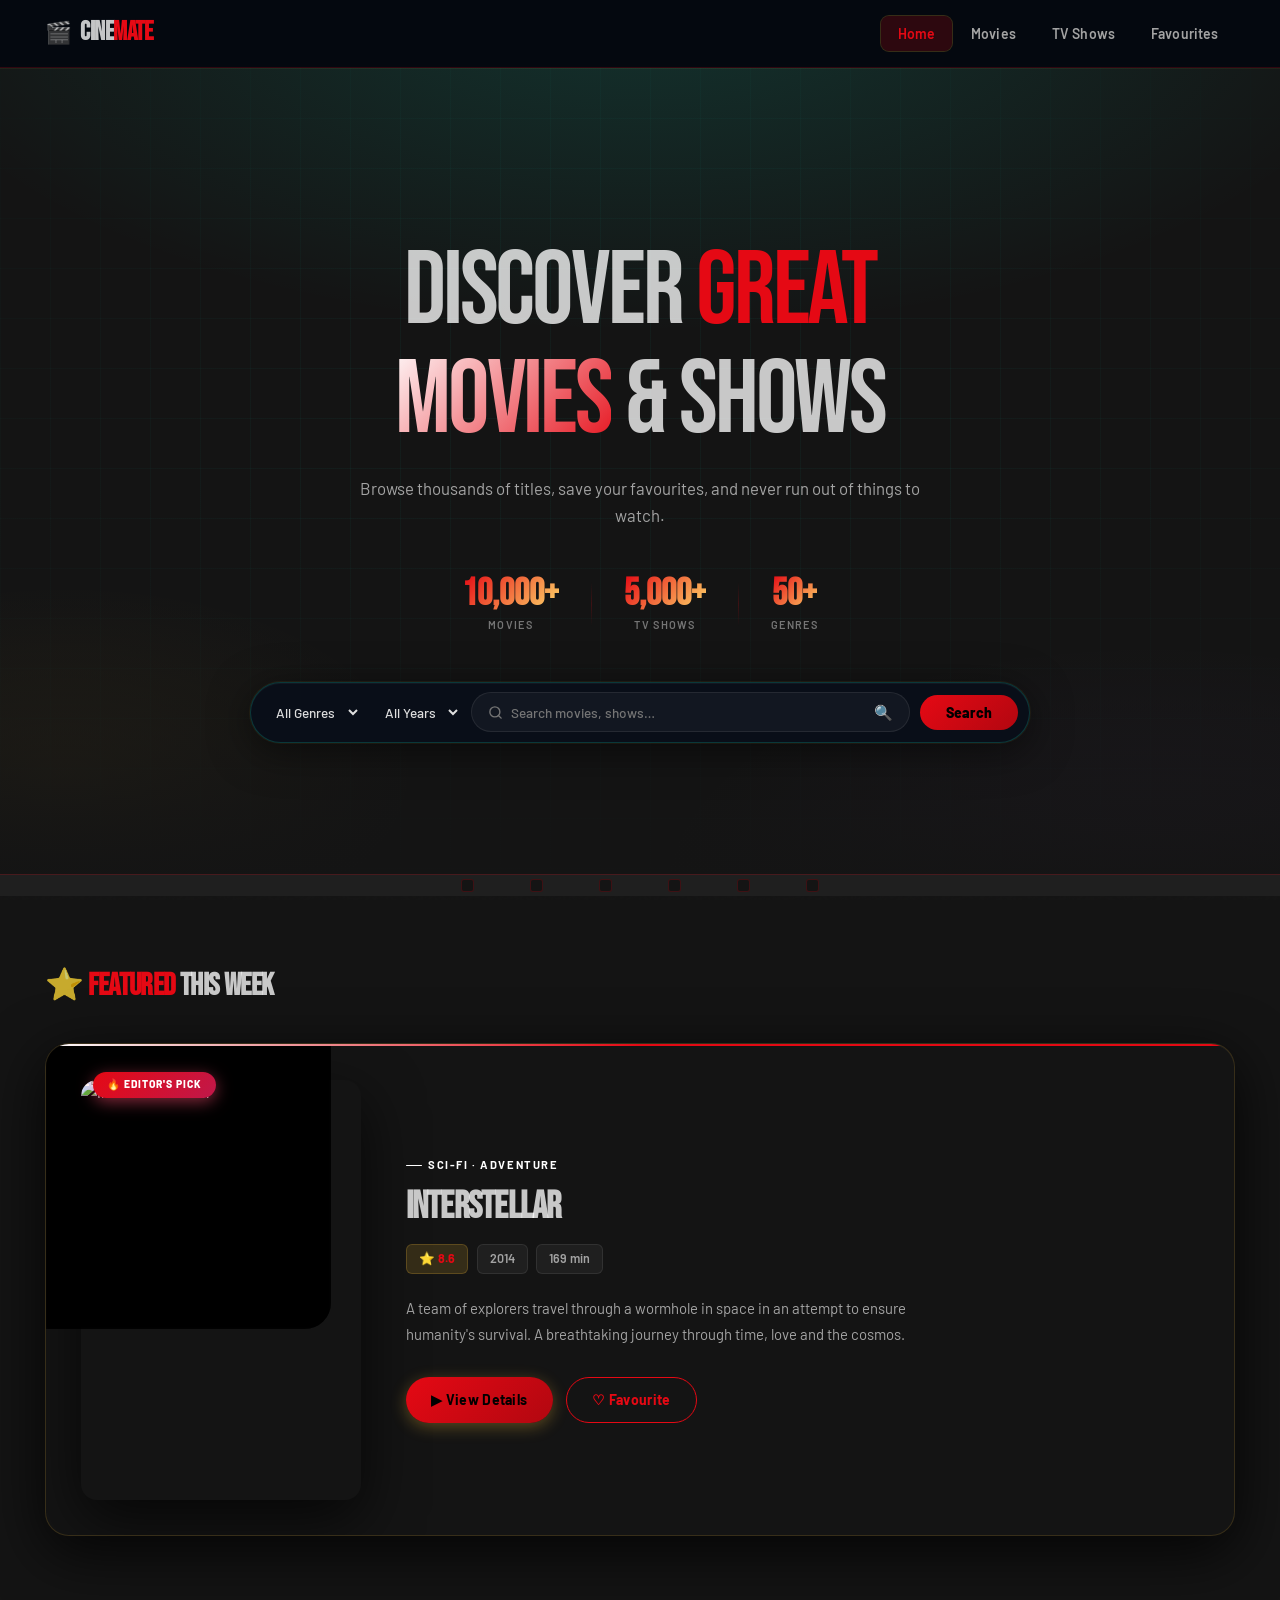
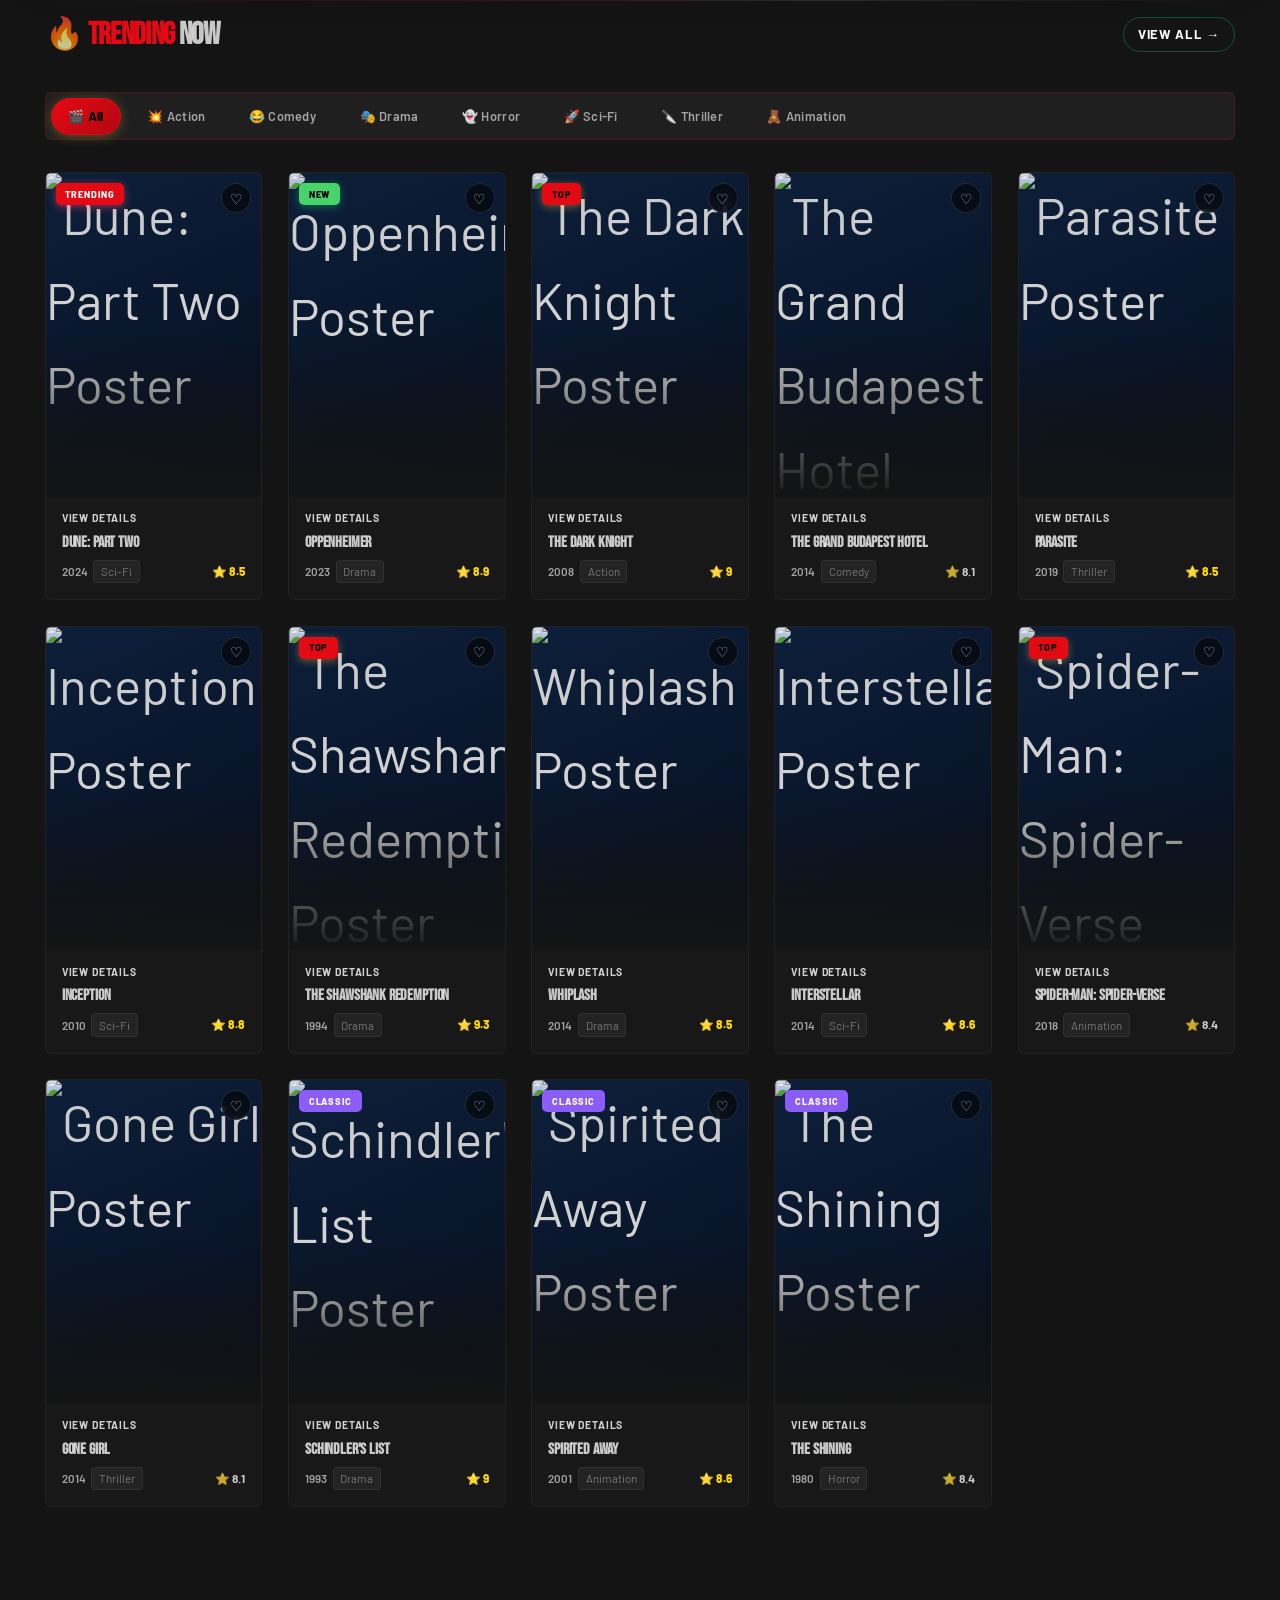
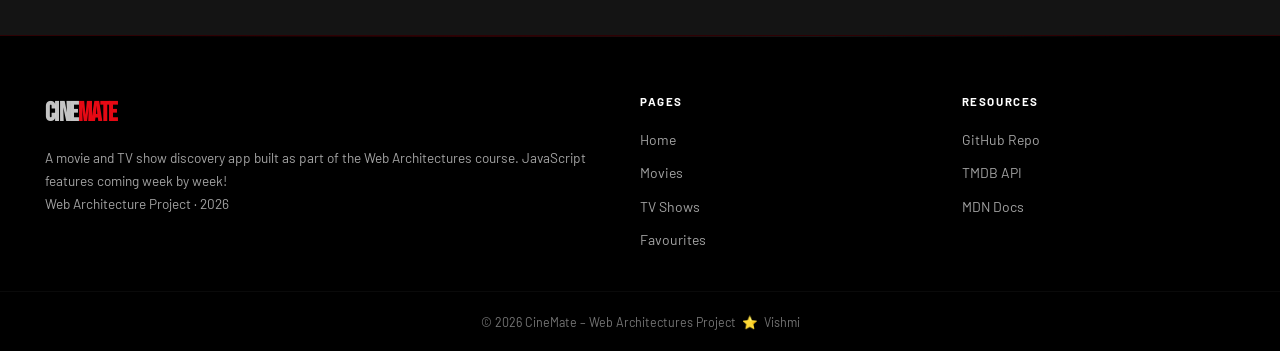
==== commit b64056c4: "new changes" ====
--- a/index.html
+++ b/index.html
@@ -37,12 +37,13 @@
     <form class="search-bar" action="#" method="get">
       <select name="genre" class="filter-select"><option>All Genres</option><option>Action</option><option>Comedy</option><option>Drama</option><option>Horror</option><option>Sci-Fi</option><option>Thriller</option><option>Animation</option></select>
       <select name="year" class="filter-select"><option>All Years</option><option>2024</option><option>2023</option><option>2022</option><option>2021</option></select>
-      <div class="search-wrap"><svg width="15" height="15" viewBox="0 0 24 24" fill="none" stroke="currentColor" stroke-width="2.2" stroke-linecap="round" stroke-linejoin="round"><circle cx="11" cy="11" r="8"/><line x1="21" y1="21" x2="16.65" y2="16.65"/></svg><input type="text" name="q" placeholder="Search movies, shows…" class="search-input"/></div>
+      <div class="search-wrap"><svg width="15" height="15" viewBox="0 0 24 24" fill="none" stroke="currentColor" stroke-width="2.2" stroke-linecap="round" stroke-linejoin="round"><circle cx="11" cy="11" r="8"/><line x1="21" y1="21" x2="16.65" y2="16.65"/></svg><input type="text" name="q" placeholder="Search movies, shows…" class="search-input"/><span class="search-hint">🔍</span></div>
       <button type="submit" class="search-btn">Search</button>
     </form>
   </div>
   <div class="film-strip"><div class="fh"></div><div class="fh"></div><div class="fh"></div><div class="fh"></div><div class="fh"></div><div class="fh"></div></div>
 </section>
+
 
 <section class="section">
   <div class="sec-header"><h2 class="sec-title">⭐ <em>Featured</em> This Week</h2></div>
@@ -61,7 +62,7 @@
       </div>
       <p class="feat-desc">A team of explorers travel through a wormhole in space in an attempt to ensure humanity's survival. A breathtaking journey through time, love and the cosmos.</p>
       <div class="feat-actions">
-         <a href="detail-interstellar.html" class="btn btn-primary">▶ View Details</a>
+        <a href="detail-interstellar.html" class="btn btn-primary">▶ View Details</a>
         <a href="favourites.html" class="btn btn-fav">♡ Favourite</a>
       </div>
     </div>
@@ -95,62 +96,20 @@
     <label for="h-ani" class="g-tab">🧸 Animation</label>
   </div>
   <div class="tab-panel tp-all">
-      <div class="cards-grid">
-       
-        <div class="card genre-drama">
-          <div class="c-poster"><img src="https://image.tmdb.org/t/p/w342/8Gxv8gSFCU0XGDykEGv7zR1n2ua.jpg" alt="Oppenheimer Poster" loading="lazy"/><span class="cbadge cb-top">Top</span><a href="favourites.html" class="cfav">♡</a><div class="card-shine"></div></div>
-          <div class="c-info"><a href="detail-oppenheimer.html" class="c-link">View Details</a><div class="c-title">Oppenheimer</div><div class="c-meta"><span class="cy">2023</span><span class="cg">Drama</span><span class="cr">⭐ 8.9</span></div></div>
-        </div>
-        <div class="card genre-action">
-          <div class="c-poster"><img src="https://image.tmdb.org/t/p/w342/qJ2tW6WMUDux911r6m7haRef0WH.jpg" alt="The Dark Knight Poster" loading="lazy"/><a href="favourites.html" class="cfav">♡</a><div class="card-shine"></div></div>
+      <div class="cards-grid" id="movies-grid">
+      </div>
+  </div>
+  <div class="tab-panel tp-act">
+      <div class="cards-grid">
+        <div class="card genre-action">
+          <div class="c-poster"><img src="https://image.tmdb.org/t/p/w342/qJ2tW6WMUDux911r6m7haRef0WH.jpg" alt="The Dark Knight Poster" loading="lazy"/><span class="cbadge cb-top">Top</span><a href="favourites.html" class="cfav">♡</a><div class="card-shine"></div></div>
           <div class="c-info"><a href="detail-darkknight.html" class="c-link">View Details</a><div class="c-title">The Dark Knight</div><div class="c-meta"><span class="cy">2008</span><span class="cg">Action</span><span class="cr">⭐ 9.0</span></div></div>
-        </div>
-       
-        <div class="card genre-thriller">
-          <div class="c-poster"><img src="https://image.tmdb.org/t/p/w342/7IiTTgloJzvGI1TAYymCfbfl3vT.jpg" alt="Parasite Poster" loading="lazy"/><a href="favourites.html" class="cfav">♡</a><div class="card-shine"></div></div>
-          <div class="c-info"><a href="detail-parasite.html" class="c-link">View Details</a><div class="c-title">Parasite</div><div class="c-meta"><span class="cy">2019</span><span class="cg">Thriller</span><span class="cr">⭐ 8.5</span></div></div>
-        </div>
-        <div class="card genre-scifi">
-          <div class="c-poster"><img src="https://image.tmdb.org/t/p/w342/oYuLEt3zVCKq57qu2F8dT7NIa6f.jpg" alt="Inception Poster" loading="lazy"/><a href="favourites.html" class="cfav">♡</a><div class="card-shine"></div></div>
-          <div class="c-info"><a href="detail-inception.html" class="c-link">View Details</a><div class="c-title">Inception</div><div class="c-meta"><span class="cy">2010</span><span class="cg">Sci-Fi</span><span class="cr">⭐ 8.8</span></div></div>
-        </div>
-        <div class="card genre-drama">
-          <div class="c-poster"><img src="https://image.tmdb.org/t/p/w342/lyQBXzOQSuE59IsHyhrp0qIiPAz.jpg" alt="The Shawshank Redemption Poster" loading="lazy"/><span class="cbadge cb-top">Top</span><a href="favourites.html" class="cfav">♡</a><div class="card-shine"></div></div>
-          <div class="c-info"><a href="detail-shawshank.html" class="c-link">View Details</a><div class="c-title">The Shawshank Redemption</div><div class="c-meta"><span class="cy">1994</span><span class="cg">Drama</span><span class="cr">⭐ 9.3</span></div></div>
-        </div>
-        <div class="card genre-drama">
-          <div class="c-poster"><img src="https://image.tmdb.org/t/p/w342/7fn624j5lj3xTme2SgiLCeuedmO.jpg" alt="Whiplash Poster" loading="lazy"/><a href="favourites.html" class="cfav">♡</a><div class="card-shine"></div></div>
-          <div class="c-info"><a href="detail-whiplash.html" class="c-link">View Details</a><div class="c-title">Whiplash</div><div class="c-meta"><span class="cy">2014</span><span class="cg">Drama</span><span class="cr">⭐ 8.5</span></div></div>
-        </div>
-       <div class="card genre-animation">
-          <div class="c-poster"><img src="https://image.tmdb.org/t/p/w342/vpnVM9B6NMmQpWeZvzLvDESb2QY.jpg" alt="Inside Out 2 Poster" loading="lazy"/><span class="cbadge cb-new">New</span><a href="favourites.html" class="cfav">♡</a><div class="card-shine"></div></div>
-          <div class="c-info"><a href="detail-insideout2.html" class="c-link">View Details</a><div class="c-title">Inside Out 2</div><div class="c-meta"><span class="cy">2024</span><span class="cg">Animation</span><span class="cr">⭐ 7.6</span></div></div>
-        </div>
-         <div class="card genre-scifi">
-          <div class="c-poster"><img src="https://image.tmdb.org/t/p/w342/gEU2QniE6E77NI6lCU6MxlNBvIx.jpg" alt="Interstellar Poster" loading="lazy"/><a href="favourites.html" class="cfav">♡</a><div class="card-shine"></div></div>
-          <div class="c-info"><a href="detail-interstellar.html" class="c-link">View Details</a><div class="c-title">Interstellar</div><div class="c-meta"><span class="cy">2014</span><span class="cg">Sci-Fi</span><span class="cr">⭐ 8.6</span></div></div>
         </div>
         <div class="card genre-action">
           <div class="c-poster"><img src="https://image.tmdb.org/t/p/w342/iADOJ8Zymht2JPMoy3R7xceZprc.jpg" alt="Furiosa Poster" loading="lazy"/><span class="cbadge cb-new">New</span><a href="favourites.html" class="cfav">♡</a><div class="card-shine"></div></div>
           <div class="c-info"><a href="detail-furiosa.html" class="c-link">View Details</a><div class="c-title">Furiosa</div><div class="c-meta"><span class="cy">2024</span><span class="cg">Action</span><span class="cr">⭐ 7.9</span></div></div>
         </div>
-       <div class="card genre-animation">
-          <div class="c-poster"><img src="https://image.tmdb.org/t/p/w342/iiZZdoQBEYBv6id8su7ImL0oCbD.jpg" alt="Spider-Man: Spider-Verse Poster" loading="lazy"/><span class="cbadge cb-top">Top</span><a href="favourites.html" class="cfav">♡</a><div class="card-shine"></div></div>
-          <div class="c-info"><a href="detail-spiderverse.html" class="c-link">View Details</a><div class="c-title">Spider-Man: Spider-Verse</div><div class="c-meta"><span class="cy">2018</span><span class="cg">Animation</span><span class="cr">⭐ 8.4</span></div></div>
-        </div>
-      </div>
-  </div>
-  <div class="tab-panel tp-act">
-      <div class="cards-grid">
-        <div class="card genre-action">
-          <div class="c-poster"><img src="https://image.tmdb.org/t/p/w342/qJ2tW6WMUDux911r6m7haRef0WH.jpg" alt="The Dark Knight Poster" loading="lazy"/><span class="cbadge cb-top">Top</span><a href="favourites.html" class="cfav">♡</a><div class="card-shine"></div></div>
-          <div class="c-info"><a href="detail-darkknight.html" class="c-link">View Details</a><div class="c-title">The Dark Knight</div><div class="c-meta"><span class="cy">2008</span><span class="cg">Action</span><span class="cr">⭐ 9.0</span></div></div>
-        </div>
-        <div class="card genre-action">
-          <div class="c-poster"><img src="https://image.tmdb.org/t/p/w342/iADOJ8Zymht2JPMoy3R7xceZprc.jpg" alt="Furiosa Poster" loading="lazy"/><span class="cbadge cb-new">New</span><a href="favourites.html" class="cfav">♡</a><div class="card-shine"></div></div>
-          <div class="c-info"><a href="detail-furiosa.html" class="c-link">View Details</a><div class="c-title">Furiosa</div><div class="c-meta"><span class="cy">2024</span><span class="cg">Action</span><span class="cr">⭐ 7.9</span></div></div>
-        </div>
-       <div class="card genre-action">
+        <div class="card genre-action">
           <div class="c-poster"><img src="https://image.tmdb.org/t/p/w342/or06FN3Dka5tukK1e9sl16pB3iy.jpg" alt="Avengers: Endgame Poster" loading="lazy"/><a href="favourites.html" class="cfav">♡</a><div class="card-shine"></div></div>
           <div class="c-info"><a href="detail-endgame.html" class="c-link">View Details</a><div class="c-title">Avengers: Endgame</div><div class="c-meta"><span class="cy">2019</span><span class="cg">Action</span><span class="cr">⭐ 8.4</span></div></div>
         </div>
@@ -178,7 +137,7 @@
           <div class="c-poster"><img src="https://images2.alphacoders.com/817/817327.jpg" alt="Superbad Poster" loading="lazy"/><span class="cbadge cb-trend">Trending</span><a href="favourites.html" class="cfav">♡</a><div class="card-shine"></div></div>
           <div class="c-info"><a href="detail-superbad.html" class="c-link">View Details</a><div class="c-title">Superbad</div><div class="c-meta"><span class="cy">2007</span><span class="cg">Comedy</span><span class="cr">⭐ 7.6</span></div></div>
         </div>
-        <div class="card genre-comedy">
+         <div class="card genre-comedy">
           <div class="c-poster"><img src="https://www.themoviedb.org/t/p/original/mC30UM8TvDsLu5jccdMwns70CIz.jpg" alt="The Nice Guys Poster" loading="lazy"/><span class="cbadge cb-new">New</span><a href="favourites.html" class="cfav">♡</a><div class="card-shine"></div></div>
           <div class="c-info"><a href="detail-niguys.html" class="c-link">View Details</a><div class="c-title">The Nice Guys</div><div class="c-meta"><span class="cy">2016</span><span class="cg">Comedy</span><span class="cr">⭐ 7.9</span></div></div>
         </div>
@@ -191,10 +150,9 @@
           <div class="c-info"><a href="detail-knivesout.html" class="c-link">View Details</a><div class="c-title">Knives Out</div><div class="c-meta"><span class="cy">2019</span><span class="cg">Comedy</span><span class="cr">⭐ 7.9</span></div></div>
         </div>
         <div class="card genre-comedy">
-          <div class="c-poster"><img src="https://th.bing.com/th/id/R.fda83fbc2823a777c56cd0f473f8b3b3?rik=fYV%2b06ZsQA0LPQ&riu=http%3a%2f%2f1.bp.blogspot.com%2f-3TT9m7JLW2M%2fVWbE1lYxHwI%2fAAAAAAAAXrs%2fH-P-OAeiqrg%2fs1600%2fWhat-We-Do-in-the-Shadows-Movie-Poster-Jemaine-Clement.jpg&ehk=YV4ElEwDTL1rCrb4MIqYq0BvzEVtWtoYogAsaddU%2feI%3d&risl=&pid=ImgRaw&r=0" alt="What We Do in the Shadows Poster" loading="lazy"/><span class="cbadge cb-top">Top</span><a href="favourites.html" class="cfav">♡</a><div class="card-shine"></div></div>
-          <div class="c-info"><a href="detail-wwdits.html" class="c-link">View Details</a><div class="c-title">What We Do in the Shadows</div><div class="c-meta"><span class="cy">2014</span><span class="cg">Comedy</span><span class="cr">⭐ 7.7</span></div></div>
-        </div>
-        
+          <div class="c-poster"><img src="https://th.bing.com/th/id/R.4e44c90540bdad8eea879f55b4e12c83?rik=WH9SM5fYZjY1Yw&pid=ImgRaw&r=0" alt="The Death of Stalin Poster" loading="lazy"/><a href="favourites.html" class="cfav">♡</a><div class="card-shine"></div></div>
+          <div class="c-info"><a href="detail-deathofstalin.html" class="c-link">View Details</a><div class="c-title">The Death of Stalin</div><div class="c-meta"><span class="cy">2017</span><span class="cg">Comedy</span><span class="cr">⭐ 7.2</span></div></div>
+        </div>
       </div>
   </div>
   <div class="tab-panel tp-dra">
@@ -339,8 +297,8 @@
   <div class="footer-inner">
     <div class="footer-brand">
       <span class="footer-logo">Cine<em>Mate</em></span>
-      <p class="footer-tag">A movie and TV show discovery app built as part of the Web Architectures course. JavaScript features coming week by week!</p>
-    </div>
+     <p class="footer-tag">A movie and TV show discovery app built as part of the Web Architectures course. JavaScript features coming week by week!<br>Web Architecture Project · 2026</p>
+     </div>
     <div class="footer-col"><h4>Pages</h4><ul>
       <li><a href="index.html">Home</a></li>
       <li><a href="movies.html">Movies</a></li>
@@ -355,5 +313,7 @@
   </div>
   <div class="footer-bottom">© 2026 CineMate – Web Architectures Project &nbsp;⭐&nbsp; Vishmi</div>
 </footer>
+
+<script src="js/app.js"></script>
 </body>
 </html>
--- a/style.css
+++ b/style.css
@@ -1,34 +1,11 @@
 @import url('https://fonts.googleapis.com/css2?family=Bebas+Neue&family=Barlow:ital,wght@0,300;0,400;0,500;0,600;0,700;0,800;1,400;1,700&display=swap');
 :root {
   
-  --bg:        #141414;   
-  --bg2:       #000000;   
-  --bg3:       #1f1f1f;   
-  --bg4:       #2a2a2a;   
-  --amber:     #e50914;   
-  --amber-d:   #b20710;   
-  --amber-glow:rgba(229,9,20,.18);
-  --teal:      #ffffff;   
-  --teal-d:    #e5e5e5f7;  
-  --teal-glow: rgba(255,255,255,.08);
-  --purple:    #e50914;  
-  --purple-d:  #b20710;
-  --purple-glow:rgba(229,9,20,.15);
-  --red:       #e50914;   
-  --green:     #46d369;   
-  --cream:     #ffffff;  
-  --text:      #e5e5e5f7;   
-  --text-d:    #a3a3a3;   
-  --muted:     #757575;  
-  --border:    rgba(229,9,20,.2);
-  --border2:   rgba(255,255,255,.1);
-  --card:      #181818;   
-  --card2:     #2f2f2f;  
-  --r:         6px;       
-  --r-s:       4px;
-  --ease:      .28s cubic-bezier(.4,0,.2,1);
-  --sh:        0 16px 60px rgba(0,0,0,.8);
-  --sh2:       0 4px 24px rgba(0,0,0,.6);
+  --bg:#141414;--bg2:#000000; --bg3:#1f1f1f;--bg4:#2a2a2a;--amber:#e50914;--amber-d:#b20710;--amber-glow:rgba(229,9,20,.18);--teal:#ffffff;   
+  --teal-d:#e5e5e5f7;--teal-glow:rgba(255,255,255,.08);--purple:#e50914;--purple-d:#b20710;--purple-glow:rgba(229,9,20,.15);--red:#e50914;   
+  --green:#46d369;--cream:#ffffffc4;--text:#e5e5e5f7;--text-d:#a3a3a3;--muted:#757575;--border:rgba(229,9,20,.2);
+  --border2:rgba(255,255,255,.1);--card:#181818;--card2:#2f2f2f;--r:6px;--r-s:4px;--ease:.28s cubic-bezier(.4,0,.2,1);--sh:0 16px 60px rgba(0,0,0,.8);
+  --sh2:0 4px 24px rgba(0,0,0,.6);
 }
 
 *,*::before,*::after{box-sizing:border-box;margin:0;padding:0}
@@ -987,4 +964,9 @@
   object-fit: cover;
   object-position: center top;
   z-index: 0;
-  border-radius: 16px;}+  border-radius: 16px;}
+
+.cb-classic{background:#8b5cf6;color:#fff}          
+.rating-high{color:#ffd700;font-weight:800}          
+.rating-mid{color:var(--cream);font-weight:700}     
+.rating-low{color:var(--red);font-weight:700} 
